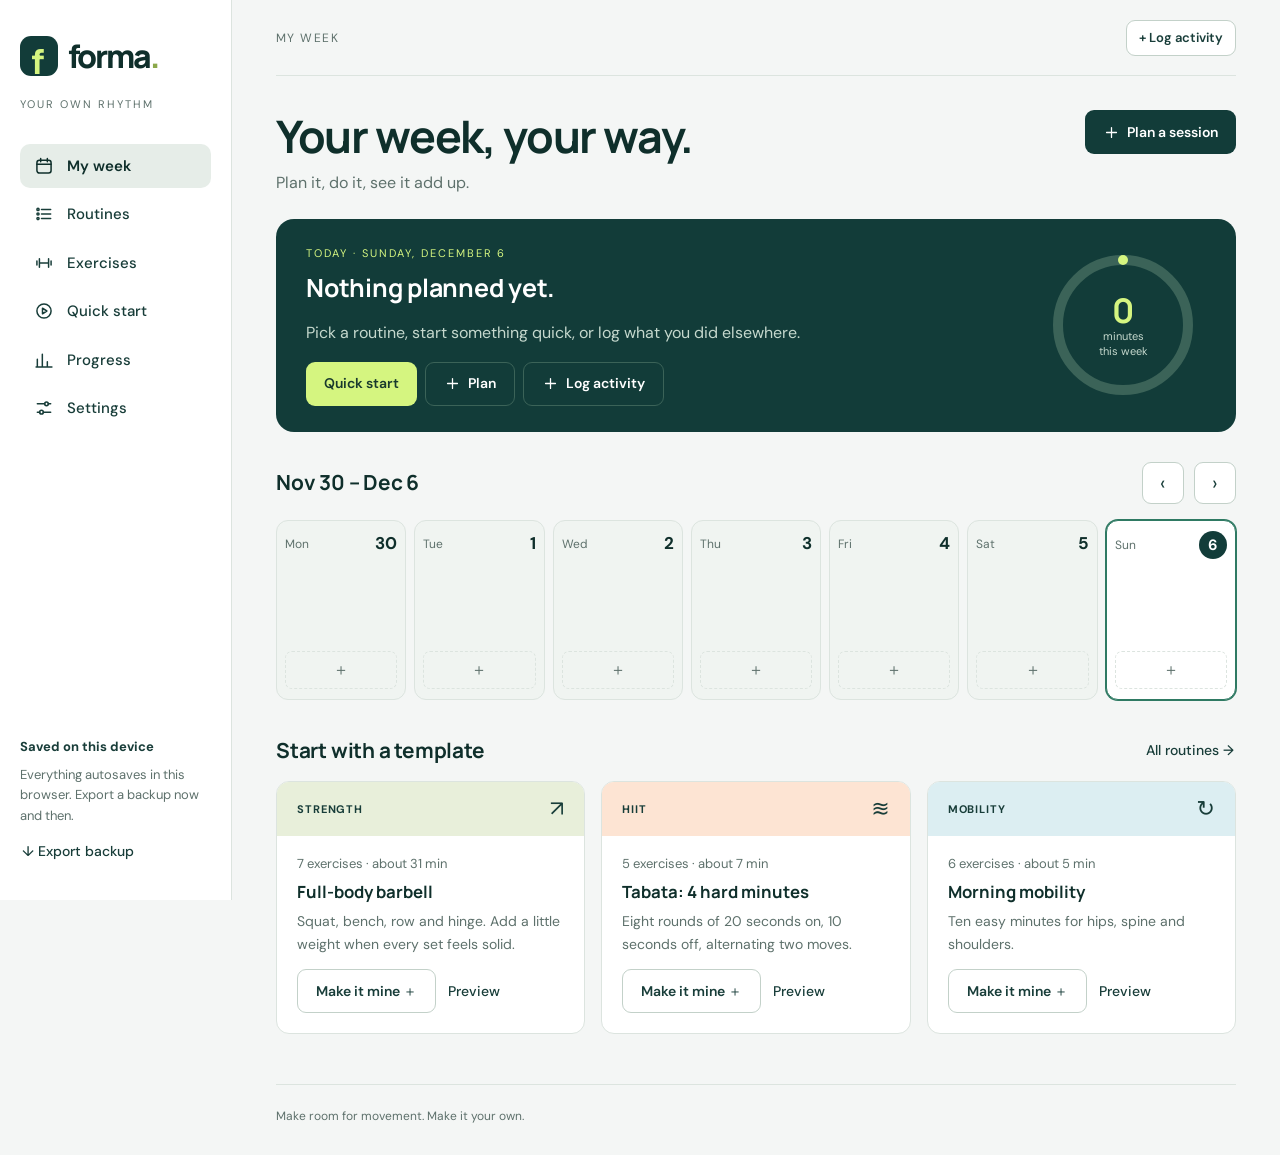
==== source/index.html @ e00c9a24 "Forma 0.4: installable offline workout planner Readable multi-file source, real set tracking, progre" ====
<!doctype html>
<html lang="en">
<head>
  <meta charset="UTF-8">
  <meta name="viewport" content="width=device-width, initial-scale=1, viewport-fit=cover">
  <meta name="theme-color" content="#123c39">
  <meta name="description" content="Plan, track and combine strength, cardio, yoga, mobility and meditation in one place.">
  <title>Forma · Your movement planner</title>
  <link rel="icon" href="data:image/svg+xml,%3Csvg xmlns=%22http://www.w3.org/2000/svg%22 viewBox=%220 0 512 512%22%3E%3Crect width=%22512%22 height=%22512%22 rx=%22112%22 fill=%22%23123c39%22/%3E%3Cg transform=%22translate(256 256) scale(1.0) translate(-256 -256)%22%3E%3Cg transform=%22translate(256 270) skewX(-9) translate(-256 -270)%22 fill=%22none%22 stroke=%22%23d5f580%22 stroke-width=%2258%22 stroke-linecap=%22round%22 stroke-linejoin=%22round%22%3E%3Cpath d=%22M318 142 C 296 118, 232 116, 224 176 L 224 384%22/%3E%3Cpath d=%22M162 244 H 296%22/%3E%3C/g%3E%3Ccircle cx=%22338%22 cy=%22370%22 r=%2230%22 fill=%22%238fbf4a%22/%3E%3C/g%3E%3C/svg%3E">
  <!-- Installable app (these only apply when Forma is served from a web address, not opened as a file). -->
  <link rel="manifest" href="manifest.webmanifest">
  <link rel="apple-touch-icon" href="icons/apple-touch-icon.png">
  <meta name="mobile-web-app-capable" content="yes">
  <meta name="apple-mobile-web-app-title" content="Forma">
  <!-- A personal app: ask search engines not to list it. -->
  <meta name="robots" content="noindex, nofollow">
  <!-- Web fonts load when online; offline the app falls back to system fonts. -->
  <link rel="preconnect" href="https://fonts.googleapis.com">
  <link rel="stylesheet" href="https://fonts.googleapis.com/css2?family=DM+Sans:wght@400;500;600;700&family=Manrope:wght@500;600;700;800&display=swap">
  <link rel="stylesheet" href="style.css">
  <script>
    // Apply the saved theme before first paint to avoid a flash.
    try {
      const saved = JSON.parse(localStorage.getItem('forma-v2') || '{}');
      const theme = saved.settings && saved.settings.theme;
      if (theme === 'light' || theme === 'dark') document.documentElement.setAttribute('data-theme', theme);
    } catch (e) { /* first visit or storage blocked */ }
  </script>
  <!-- Load order matters: data and helpers first, views next, wiring last. -->
  <script defer src="js/library.js"></script>
  <script defer src="js/util.js"></script>
  <script defer src="js/model.js"></script>
  <script defer src="js/store.js"></script>
  <script defer src="js/stats.js"></script>
  <script defer src="js/ui.js"></script>
  <script defer src="js/views/week.js"></script>
  <script defer src="js/views/routines.js"></script>
  <script defer src="js/views/exercises.js"></script>
  <script defer src="js/views/quick.js"></script>
  <script defer src="js/views/progress.js"></script>
  <script defer src="js/views/settings.js"></script>
  <script defer src="js/player.js"></script>
  <script defer src="js/pwa.js"></script>
  <script defer src="js/main.js"></script>
</head>
<body>
  <aside class="sidebar">
    <a class="brand" href="#week" data-view="week"><span class="mark">f</span><span class="brand-word">forma</span><span class="brand-dot">.</span></a>
    <p class="eyebrow">YOUR OWN RHYTHM</p>
    <nav aria-label="Main navigation">
      <button data-view="week"><svg class="icon" viewBox="0 0 24 24" aria-hidden="true" fill="none" stroke="currentColor" stroke-width="1.8" stroke-linecap="round" stroke-linejoin="round"><rect x="3.5" y="5" width="17" height="15.5" rx="3"/><path d="M3.5 10h17M8 3v4M16 3v4"/></svg><span>My week</span></button>
      <button data-view="routines"><svg class="icon" viewBox="0 0 24 24" aria-hidden="true" fill="none" stroke="currentColor" stroke-width="1.8" stroke-linecap="round" stroke-linejoin="round"><path d="M9 6.5h11M9 12h11M9 17.5h11"/><circle cx="4.8" cy="6.5" r="1.3"/><circle cx="4.8" cy="12" r="1.3"/><circle cx="4.8" cy="17.5" r="1.3"/></svg><span>Routines</span></button>
      <button data-view="library"><svg class="icon" viewBox="0 0 24 24" aria-hidden="true" fill="none" stroke="currentColor" stroke-width="1.8" stroke-linecap="round" stroke-linejoin="round"><path d="M6.5 7v10M17.5 7v10M3.5 9.5v5M20.5 9.5v5M6.5 12h11"/></svg><span>Exercises</span></button>
      <button data-view="quick"><svg class="icon" viewBox="0 0 24 24" aria-hidden="true" fill="none" stroke="currentColor" stroke-width="1.8" stroke-linecap="round" stroke-linejoin="round"><circle cx="12" cy="12" r="8.5"/><path d="M10.2 8.6 15.4 12l-5.2 3.4z"/></svg><span>Quick start</span></button>
      <button data-view="progress"><svg class="icon" viewBox="0 0 24 24" aria-hidden="true" fill="none" stroke="currentColor" stroke-width="1.8" stroke-linecap="round" stroke-linejoin="round"><path d="M4 20V11M10 20V5M16 20v-6M2.5 20.5h19"/></svg><span>Progress</span></button>
      <button data-view="settings"><svg class="icon" viewBox="0 0 24 24" aria-hidden="true" fill="none" stroke="currentColor" stroke-width="1.8" stroke-linecap="round" stroke-linejoin="round"><path d="M4 7h9M17 7h3M4 17h3M11 17h9"/><circle cx="15" cy="7" r="2.2"/><circle cx="9" cy="17" r="2.2"/></svg><span>Settings</span></button>
    </nav>
    <div class="side-bottom">
      <div class="save-badge" data-save-status>Saved on this device</div>
      <p>Everything autosaves in this browser. Export a backup now and then.</p>
      <button class="text-btn" data-action="export">↓ Export backup</button>
    </div>
  </aside>
  <main>
    <header class="topbar">
      <span id="breadcrumb">MY WEEK</span>
      <button class="btn small light" data-action="log-activity">+ Log activity</button>
    </header>
    <div id="app"></div>
    <footer>Make room for movement. Make it your own.</footer>
  </main>
  <dialog id="modal"><div id="modal-content"></div></dialog>
  <dialog id="picker"><div id="picker-content"></div></dialog>
  <input type="file" accept="application/json,.json" id="backup-file" hidden>
  <div id="toast" role="status" aria-live="polite"></div>
  <div id="update-bar" role="status" hidden><span>A new version of Forma is ready.</span><button class="btn small lime" data-action="apply-update">Update now</button><button class="text-btn" data-action="dismiss-update">Later</button></div>
</body>
</html>
---- source/style.css ----
/* Forma — styles.
   Colours are tokens on :root so the dark theme only redefines them. */

/* ------------------------------------------------------------ tokens --- */
:root {
  color-scheme: light;
  --font: 'DM Sans', system-ui, -apple-system, 'Segoe UI', Roboto, sans-serif;
  --font-display: 'Manrope', 'DM Sans', system-ui, sans-serif;

  --bg: #f4f6f5;
  --surface: #ffffff;
  --surface-2: #f0f4f1;
  --surface-3: #e6ede8;
  --ink: #183d39;
  --ink-strong: #0f2f2b;
  --muted: #5e716c;
  --line: #dce4df;
  --line-strong: #c3d1c9;
  --accent: #123c39;
  --accent-ink: #ffffff;
  --lime: #d5f580;
  --lime-ink: #19392d;
  --focus: #2f7a63;
  --danger-bg: #fbe9e6;
  --danger: #963326;
  --good-bg: #e8f4e4;
  --good: #2c6e46;
  --warn-bg: #fdf1dc;
  --warn: #8a5a0b;
  --hero-bg: #123c39;
  --hero-ink: #ffffff;
  --hero-muted: #c5d8cd;
  --hero-line: #3b6358;
  --note-bg: #eef4ee;
  --note-ink: #4d665b;
  --shadow: 0 20px 70px rgba(9, 40, 32, .20);
  --backdrop: rgba(16, 43, 39, .45);

  --bm-base: #e5ece7; --bm-stroke: #b3c6bb; --bm-muscle: #c8d7ce;
  --bm-primary: #286d57; --bm-secondary: #a3c868; --bm-stretch: #5d88a3;

  /* Category tints (backgrounds) and dots (small identity marks). */
  --cat-strength: #e8efda;  --dot-strength: #5f8a2d;
  --cat-hiit: #fde4d3;      --dot-hiit: #d4692e;
  --cat-endurance: #ffe9ce; --dot-endurance: #c98a12;
  --cat-yoga: #ece7f6;      --dot-yoga: #7760b8;
  --cat-flexibility: #e1eef0; --dot-flexibility: #3f8a95;
  --cat-mobility: #dceef2;  --dot-mobility: #2f7ea1;
  --cat-warmup: #f6efd6;    --dot-warmup: #b0902a;
  --cat-balance: #f2e4f6;   --dot-balance: #a45bb4;
  --cat-meditation: #f7ead8; --dot-meditation: #b27a3a;
  --cat-advflex: #dff0ea;   --dot-advflex: #2e8a6a;
  --cat-sport: #e3ecf7;     --dot-sport: #3f6fb3;
  --cat-other: #eceff1;     --dot-other: #7b8a8f;

  /* Chart series (validated categorical order, light surface). */
  --s1: #2a78d6; --s2: #eb6834; --s3: #1baf7a; --s4: #eda100; --s5: #e87ba4;
  --grid: #e7ece9;
}

@media (prefers-color-scheme: dark) {
  :root:not([data-theme="light"]) {
    color-scheme: dark;
    --bg: #0e1614; --surface: #15201e; --surface-2: #1b2826; --surface-3: #23322f;
    --ink: #e2ebe7; --ink-strong: #f4f8f6; --muted: #9db1aa; --line: #26352f; --line-strong: #37493f;
    --accent: #cdef7a; --accent-ink: #10231f; --lime: #cdef7a; --lime-ink: #10231f; --focus: #9bd37a;
    --danger-bg: #3a1f1b; --danger: #f2a293; --good-bg: #1d3325; --good: #9fd8a9; --warn-bg: #3a2e17; --warn: #f0c877;
    --hero-bg: #17302b; --hero-ink: #f4f8f6; --hero-muted: #a9c3b8; --hero-line: #2f4d45;
    --note-bg: #1b2826; --note-ink: #adc2ba; --shadow: 0 20px 70px rgba(0, 0, 0, .55); --backdrop: rgba(0, 0, 0, .6);
    --bm-base: #22312d; --bm-stroke: #3d544b; --bm-muscle: #2f423c; --bm-primary: #7fcf9f; --bm-secondary: #c2e07a; --bm-stretch: #7fb3d6;
    --cat-strength: #25301d; --cat-hiit: #3a261a; --cat-endurance: #382b17; --cat-yoga: #2a2538; --cat-flexibility: #1e3134;
    --cat-mobility: #1c2e37; --cat-warmup: #332d18; --cat-balance: #33243a; --cat-meditation: #372b1e; --cat-advflex: #1b3129;
    --cat-sport: #1e2838; --cat-other: #262c2e;
    --dot-strength: #9cc56a; --dot-hiit: #f0925e; --dot-endurance: #e5b04b; --dot-yoga: #ab98e6; --dot-flexibility: #6fbfca;
    --dot-mobility: #67b2d6; --dot-warmup: #d8bd61; --dot-balance: #cf8fdd; --dot-meditation: #d9a468; --dot-advflex: #5fc39c;
    --dot-sport: #7ea6e3; --dot-other: #9aa9ae;
    --s1: #3987e5; --s2: #d95926; --s3: #199e70; --s4: #c98500; --s5: #d55181;
    --grid: #22302c;
  }
}
:root[data-theme="dark"] {
  color-scheme: dark;
  --bg: #0e1614; --surface: #15201e; --surface-2: #1b2826; --surface-3: #23322f;
  --ink: #e2ebe7; --ink-strong: #f4f8f6; --muted: #9db1aa; --line: #26352f; --line-strong: #37493f;
  --accent: #cdef7a; --accent-ink: #10231f; --lime: #cdef7a; --lime-ink: #10231f; --focus: #9bd37a;
  --danger-bg: #3a1f1b; --danger: #f2a293; --good-bg: #1d3325; --good: #9fd8a9; --warn-bg: #3a2e17; --warn: #f0c877;
  --hero-bg: #17302b; --hero-ink: #f4f8f6; --hero-muted: #a9c3b8; --hero-line: #2f4d45;
  --note-bg: #1b2826; --note-ink: #adc2ba; --shadow: 0 20px 70px rgba(0, 0, 0, .55); --backdrop: rgba(0, 0, 0, .6);
  --bm-base: #22312d; --bm-stroke: #3d544b; --bm-muscle: #2f423c; --bm-primary: #7fcf9f; --bm-secondary: #c2e07a; --bm-stretch: #7fb3d6;
  --cat-strength: #25301d; --cat-hiit: #3a261a; --cat-endurance: #382b17; --cat-yoga: #2a2538; --cat-flexibility: #1e3134;
  --cat-mobility: #1c2e37; --cat-warmup: #332d18; --cat-balance: #33243a; --cat-meditation: #372b1e; --cat-advflex: #1b3129;
  --cat-sport: #1e2838; --cat-other: #262c2e;
  --dot-strength: #9cc56a; --dot-hiit: #f0925e; --dot-endurance: #e5b04b; --dot-yoga: #ab98e6; --dot-flexibility: #6fbfca;
  --dot-mobility: #67b2d6; --dot-warmup: #d8bd61; --dot-balance: #cf8fdd; --dot-meditation: #d9a468; --dot-advflex: #5fc39c;
  --dot-sport: #7ea6e3; --dot-other: #9aa9ae;
  --s1: #3987e5; --s2: #d95926; --s3: #199e70; --s4: #c98500; --s5: #d55181;
  --grid: #22302c;
}

/* -------------------------------------------------------------- base --- */
*, *::before, *::after { box-sizing: border-box; }
html { font-family: var(--font); color: var(--ink); background: var(--bg); font-synthesis: none; -webkit-text-size-adjust: 100%; }
body { margin: 0; background: var(--bg); color: var(--ink); line-height: 1.5; }
button, input, select, textarea { font: inherit; color: inherit; }
button { cursor: pointer; border: 0; background: none; }
button:disabled { opacity: .4; cursor: not-allowed; }
:focus-visible { outline: 2px solid var(--focus); outline-offset: 3px; }
a { color: inherit; }
h1, h2, h3, p { margin-top: 0; }
h1, h2, h3 { font-family: var(--font-display); color: var(--ink-strong); }
h1 { font-size: clamp(1.9rem, 3.6vw, 2.8rem); line-height: 1.15; letter-spacing: -.03em; margin-bottom: 8px; }
h2 { font-size: 1.3rem; letter-spacing: -.01em; }
h3 { font-size: 1.05rem; }
p { line-height: 1.6; }
table { border-collapse: collapse; width: 100%; }
fieldset { border: 0; padding: 0; margin: 0 0 17px; min-width: 0; }
legend { font-size: 14px; font-weight: 600; margin-bottom: 8px; padding: 0; }
.icon { width: 20px; height: 20px; flex-shrink: 0; }
.muted { color: var(--muted); }
.small { font-size: 13px; line-height: 1.5; }
.center { text-align: center; justify-content: center; }
.warning { color: var(--danger); }

/* ----------------------------------------------------------- layout --- */
.sidebar {
  position: fixed; inset: 0 auto 0 0; width: 232px; z-index: 3;
  background: var(--surface); border-right: 1px solid var(--line);
  padding: 32px 20px; display: flex; flex-direction: column; overflow-y: auto;
}
.brand { font-family: var(--font-display); font-weight: 800; font-size: 32px; letter-spacing: -.06em; text-decoration: none; display: flex; align-items: center; gap: 10px; color: var(--ink-strong); }
.mark { display: inline-grid; place-items: center; background: #123c39; color: #d5f580; border-radius: 11px; width: 38px; height: 40px; font-size: 34px; font-style: italic; padding-right: 4px; letter-spacing: 0; }
.brand-dot { color: #8ba84a; margin-left: -10px; }
.eyebrow { font-size: 11px; letter-spacing: .18em; margin: 16px 0 30px; color: var(--muted); }
nav { display: grid; gap: 4px; }
nav button { display: flex; align-items: center; gap: 13px; text-align: left; border-radius: 10px; padding: 11px 14px; font-size: 15px; font-weight: 500; color: var(--ink); }
nav button:hover { background: var(--surface-2); }
nav button.active { background: var(--surface-3); color: var(--ink-strong); font-weight: 600; }
.side-bottom { margin-top: auto; padding-top: 30px; }
.side-bottom p { font-size: 13px; color: var(--muted); margin: 8px 0; }
.save-badge { font-size: 13px; font-weight: 700; }
.save-badge.bad, [data-save-status].bad { color: var(--danger); }

main { margin-left: 232px; padding: 0 44px; max-width: 1640px; }
.topbar { height: 76px; border-bottom: 1px solid var(--line); display: flex; justify-content: space-between; align-items: center; gap: 12px; font-size: 12px; letter-spacing: .12em; color: var(--muted); }
#app { padding: 34px 0 20px; min-height: 78vh; }
footer { border-top: 1px solid var(--line); padding: 22px 0 30px; margin-top: 30px; color: var(--muted); font-size: 12px; }

/* ------------------------------------------------------- components --- */
.btn {
  display: inline-flex; align-items: center; justify-content: center; gap: 7px;
  min-height: 44px; padding: 10px 18px; border-radius: 9px;
  background: var(--accent); color: var(--accent-ink); font-weight: 600; font-size: 14px; text-decoration: none; white-space: nowrap;
}
.btn:hover { filter: brightness(1.1); }
.btn .icon { width: 17px; height: 17px; }
.btn.light { background: var(--surface); color: var(--ink); border: 1px solid var(--line-strong); }
.btn.light:hover { background: var(--surface-2); filter: none; }
.btn.lime { background: var(--lime); color: var(--lime-ink); }
.btn.danger { background: var(--danger-bg); color: var(--danger); }
.btn.small { min-height: 36px; padding: 6px 12px; font-size: 13px; }
.btn.on-dark { background: transparent; color: var(--hero-ink); border: 1px solid var(--hero-line); }
.btn.on-dark:hover { background: rgba(255, 255, 255, .06); }
.text-btn { padding: 6px 2px; font-size: 14px; font-weight: 500; text-align: left; }
.text-btn:hover, .link:hover { text-decoration: underline; }
.link { padding: 0; text-decoration: underline; font-size: inherit; }
.icon-btn { background: var(--surface); border: 1px solid var(--line-strong); border-radius: 9px; width: 42px; height: 42px; font-size: 20px; }
.row { display: flex; align-items: center; gap: 10px; flex-wrap: wrap; }
.spread { justify-content: space-between; }
.stack { display: grid; gap: 10px; justify-items: start; margin: 12px 0; }
.pill { display: inline-block; border: 1px solid var(--line); padding: 3px 9px; border-radius: 20px; font-size: 12px; color: var(--muted); background: var(--surface); white-space: nowrap; }
.pill.warn { color: var(--warn); background: var(--warn-bg); border-color: transparent; }
.category { font-size: 11px; font-weight: 700; letter-spacing: .08em; text-transform: uppercase; }
.label { font-size: 13px; font-weight: 600; margin: 16px 0 8px; }
.chips { display: flex; gap: 8px; flex-wrap: wrap; margin: 14px 0; }
.chip { border: 1px solid var(--line-strong); background: var(--surface); border-radius: 20px; padding: 7px 13px; font-size: 13px; font-weight: 500; }
.chip:hover { background: var(--surface-2); }
.chip.on { background: var(--accent); border-color: var(--accent); color: var(--accent-ink); }
.note { background: var(--note-bg); color: var(--note-ink); padding: 12px 16px; border-radius: 9px; font-size: 13px; margin: 16px 0; }
.note.warning { background: var(--danger-bg); color: var(--danger); }
.note.good { background: var(--good-bg); color: var(--good); }
.note.good .icon { width: 16px; height: 16px; vertical-align: -3px; }
.note ul { margin: 6px 0 0; padding-left: 18px; }
.empty { padding: 34px 20px; text-align: center; border: 1px dashed var(--line-strong); border-radius: 13px; margin: 18px 0; }
.empty h3 { margin-bottom: 6px; }
.heading { display: flex; justify-content: space-between; gap: 20px; align-items: flex-start; margin-bottom: 24px; }
.heading p { margin: 0; }
.heading-actions { display: flex; gap: 10px; flex-shrink: 0; }
.section-head { margin: 34px 0 14px; display: flex; align-items: center; justify-content: space-between; gap: 15px; }
.section-head.first { margin-top: 0; }
.section-head h2, .section-head h3 { margin: 0; }
.panel { background: var(--surface); border: 1px solid var(--line); border-radius: 14px; padding: 22px; margin-bottom: 18px; min-width: 0; }
.panel h2 { margin-bottom: 8px; }
.panel-head { display: flex; justify-content: space-between; align-items: baseline; gap: 12px; margin-bottom: 8px; flex-wrap: wrap; }
.panel-head h2 { margin: 0; }
.dot { width: 10px; height: 10px; border-radius: 50%; flex-shrink: 0; background: var(--dot-other); }

/* Category tints for bands and calendar events; dots use the stronger shade. */
.cat-strength { --tint: var(--cat-strength); --dotc: var(--dot-strength); }
.cat-hiit { --tint: var(--cat-hiit); --dotc: var(--dot-hiit); }
.cat-endurance { --tint: var(--cat-endurance); --dotc: var(--dot-endurance); }
.cat-yoga { --tint: var(--cat-yoga); --dotc: var(--dot-yoga); }
.cat-flexibility { --tint: var(--cat-flexibility); --dotc: var(--dot-flexibility); }
.cat-mobility { --tint: var(--cat-mobility); --dotc: var(--dot-mobility); }
.cat-warmup { --tint: var(--cat-warmup); --dotc: var(--dot-warmup); }
.cat-balance { --tint: var(--cat-balance); --dotc: var(--dot-balance); }
.cat-meditation { --tint: var(--cat-meditation); --dotc: var(--dot-meditation); }
.cat-advflex { --tint: var(--cat-advflex); --dotc: var(--dot-advflex); }
.cat-sport { --tint: var(--cat-sport); --dotc: var(--dot-sport); }
.cat-other { --tint: var(--cat-other); --dotc: var(--dot-other); }
.dot[class*="cat-"] { background: var(--dotc); }

/* ------------------------------------------------------------ forms --- */
input, select, textarea {
  width: 100%; min-height: 44px; padding: 10px 12px;
  background: var(--surface); color: var(--ink); border: 1px solid var(--line-strong); border-radius: 8px;
}
input[type="checkbox"], input[type="radio"] { width: auto; min-height: 0; accent-color: var(--focus); }
textarea { resize: vertical; min-height: 88px; }
label { display: block; font-size: 14px; font-weight: 500; margin-bottom: 6px; }
.field { margin-bottom: 16px; }
.field small, .field > .muted { display: block; font-size: 12px; color: var(--muted); margin-top: 6px; }
.form-grid { display: grid; grid-template-columns: 1fr 1fr; gap: 14px; }
.form-grid.three { grid-template-columns: repeat(3, minmax(0, 1fr)); }
.form-grid.wide-first { grid-template-columns: 2fr 1fr; }
.form-grid .field { margin-bottom: 14px; }
.checkrow { display: flex; align-items: center; gap: 9px; font-size: 14px; margin: 10px 0; }
.checkrow input { width: 18px; height: 18px; }
.checks { display: flex; gap: 6px 16px; flex-wrap: wrap; }
.checks .checkrow { margin: 4px 0; }
.effort { display: flex; gap: 5px; flex-wrap: wrap; margin-bottom: 4px; }
.effort label { margin: 0; }
.effort input { position: absolute; opacity: 0; pointer-events: none; }
.effort span { display: grid; place-items: center; width: 36px; height: 36px; border-radius: 8px; border: 1px solid var(--line-strong); font-size: 14px; cursor: pointer; background: var(--surface); }
.effort input:checked + span { background: var(--accent); color: var(--accent-ink); border-color: var(--accent); }
.effort input:focus-visible + span { outline: 2px solid var(--focus); outline-offset: 2px; }
.weekday-picker { display: flex; gap: 6px; flex-wrap: wrap; margin-bottom: 14px; }
.weekday { margin: 0; }
.weekday input { position: absolute; opacity: 0; pointer-events: none; }
.weekday span { display: grid; place-items: center; min-width: 46px; height: 38px; padding: 0 8px; border-radius: 8px; border: 1px solid var(--line-strong); font-size: 13px; cursor: pointer; }
.weekday input:checked + span { background: var(--accent); color: var(--accent-ink); border-color: var(--accent); }
.weekday input:focus-visible + span { outline: 2px solid var(--focus); outline-offset: 2px; }
.segmented { display: inline-flex; flex-wrap: wrap; border: 1px solid var(--line-strong); border-radius: 10px; padding: 3px; gap: 3px; }
.seg-option { margin: 0; }
.seg-option input { position: absolute; opacity: 0; pointer-events: none; }
.seg-option span { display: block; padding: 7px 13px; border-radius: 7px; font-size: 13px; cursor: pointer; }
.seg-option input:checked + span { background: var(--accent); color: var(--accent-ink); }
.seg-option input:focus-visible + span { outline: 2px solid var(--focus); }
.toggle-row { display: flex; justify-content: space-between; align-items: center; gap: 14px; padding: 12px 0; border-bottom: 1px solid var(--line); margin: 0; font-weight: 400; }
.toggle-row strong { display: block; font-weight: 600; font-size: 14px; }
.toggle-row small { color: var(--muted); font-size: 12px; }
.switch { appearance: none; -webkit-appearance: none; width: 44px !important; height: 26px; min-height: 26px; border-radius: 13px; background: var(--line-strong); position: relative; cursor: pointer; border: 0; padding: 0; flex-shrink: 0; transition: background .15s; }
.switch::after { content: ''; position: absolute; top: 3px; left: 3px; width: 20px; height: 20px; border-radius: 50%; background: #fff; transition: transform .15s; }
.switch:checked { background: var(--focus); }
.switch:checked::after { transform: translateX(18px); }
.inline-field { margin-top: 16px; }
.inline-field input { max-width: 140px; }
.gear-grid { display: flex; flex-wrap: wrap; gap: 8px; margin: 12px 0; }
.gear-chip { margin: 0; }
.gear-chip input { position: absolute; opacity: 0; pointer-events: none; }
.gear-chip span { display: block; padding: 8px 13px; border: 1px solid var(--line-strong); border-radius: 20px; font-size: 13px; cursor: pointer; }
.gear-chip input:checked + span { background: var(--accent); color: var(--accent-ink); border-color: var(--accent); }
.gear-chip input:focus-visible + span { outline: 2px solid var(--focus); outline-offset: 2px; }

/* ---------------------------------------------------------- dialogs --- */
dialog {
  border: 1px solid var(--line); border-radius: 17px; padding: 0;
  width: min(720px, calc(100% - 24px)); max-height: 92dvh; overflow-y: auto;
  background: var(--surface); color: var(--ink); box-shadow: var(--shadow);
}
dialog.wide { width: min(900px, calc(100% - 24px)); }
dialog::backdrop { background: var(--backdrop); backdrop-filter: blur(3px); }
#picker { width: min(620px, calc(100% - 24px)); }
.modal-inner { padding: 26px; }
.modal-header { display: flex; justify-content: space-between; align-items: flex-start; margin-bottom: 18px; gap: 15px; }
.modal-header h2 { margin: 0 0 2px; }
.modal-header p { margin: 0; }
.close { background: var(--surface-2); border-radius: 50%; width: 36px; height: 36px; flex-shrink: 0; font-size: 22px; line-height: 1; }
.modal-actions { display: flex; justify-content: flex-end; gap: 10px; margin-top: 22px; flex-wrap: wrap; }
.modal-actions.spread { justify-content: space-between; }

/* -------------------------------------------------------------- week --- */
.hero { background: var(--hero-bg); color: var(--hero-ink); border-radius: 18px; padding: 26px 30px; display: grid; grid-template-columns: 1fr auto; gap: 24px; margin-bottom: 30px; align-items: center; }
.hero h2 { color: var(--hero-ink); font-size: 25px; margin: 6px 0 14px; }
.hero .eyebrow { color: var(--lime); margin: 0; }
.hero-sub { color: var(--hero-muted); margin-bottom: 16px; max-width: 520px; }
.today-list { display: grid; gap: 8px; margin-bottom: 16px; max-width: 640px; }
.today-item { display: flex; align-items: center; justify-content: space-between; gap: 12px; background: rgba(255, 255, 255, .06); border: 1px solid var(--hero-line); border-radius: 11px; padding: 10px 10px 10px 16px; }
.today-item strong { display: block; }
.today-item small { color: var(--hero-muted); }
.today-item.done strong { opacity: .85; }
.done-badge { display: inline-flex; align-items: center; gap: 5px; color: var(--lime); font-size: 13px; font-weight: 600; padding: 8px 10px; border-radius: 8px; }
.done-badge .icon { width: 16px; height: 16px; }
.done-badge:hover { background: rgba(255, 255, 255, .06); }
.hero-actions { gap: 8px; }
.hero-ring { position: relative; width: 150px; height: 150px; margin: 0 8px; }
.hero-ring svg { width: 100%; height: 100%; transform: rotate(-90deg); }
.ring-bg { fill: none; stroke: var(--hero-line); stroke-width: 8; }
.ring-fg { fill: none; stroke: var(--lime); stroke-width: 8; stroke-linecap: round; transition: stroke-dasharray .4s; }
.ring-label { position: absolute; inset: 0; display: grid; place-content: center; text-align: center; }
.ring-label strong { font-family: var(--font-display); font-size: 34px; color: var(--lime); line-height: 1.1; }
.ring-label span { font-size: 11px; color: var(--hero-muted); line-height: 1.35; }
.week-controls { margin: 0 0 16px; }
.week-controls h2 { margin: 0; }
.calendar { display: grid; grid-template-columns: repeat(7, minmax(0, 1fr)); gap: 8px; }
.day { border: 1px solid var(--line); border-radius: 12px; background: var(--surface); min-height: 180px; padding: 10px 8px; display: flex; flex-direction: column; gap: 6px; }
.day.past { background: var(--surface-2); }
.day.today { border-color: var(--focus); box-shadow: 0 0 0 1px var(--focus); background: var(--surface); }
.day-label { display: flex; align-items: center; justify-content: space-between; margin-bottom: 6px; font-size: 12px; color: var(--muted); }
.day-label strong { font-size: 17px; color: var(--ink-strong); }
.day.today .day-label strong { background: var(--accent); color: var(--accent-ink); border-radius: 50%; width: 28px; height: 28px; text-align: center; line-height: 28px; font-size: 15px; }
.event { width: 100%; text-align: left; padding: 8px 8px; background: var(--tint, var(--cat-other)); border-radius: 8px; line-height: 1.3; font-size: 12px; font-weight: 600; overflow-wrap: anywhere; border-left: 3px solid var(--dotc, var(--dot-other)); }
.event small { display: block; margin-top: 3px; font-size: 11px; font-weight: 400; color: var(--muted); }
.event.done { opacity: .78; }
.event.logged { background: transparent; border: 1px dashed var(--line-strong); border-left: 3px solid var(--dotc, var(--dot-other)); }
.event-check { width: 13px; height: 13px; vertical-align: -2px; margin-right: 3px; color: var(--good); stroke-width: 2.6; }
.add-day { margin-top: auto; color: var(--muted); width: 100%; padding: 6px 0; border: 1px dashed var(--line); border-radius: 7px; font-size: 16px; }
.add-day:hover { background: var(--surface-2); color: var(--ink); }
.cards { display: grid; grid-template-columns: repeat(3, minmax(0, 1fr)); gap: 16px; }
.card { background: var(--surface); border: 1px solid var(--line); border-radius: 13px; overflow: hidden; display: flex; flex-direction: column; }
.card-band { padding: 16px 20px; background: var(--tint, var(--cat-other)); display: flex; align-items: center; justify-content: space-between; }
.activity-symbol { font-size: 22px; line-height: 1; }
.card-content { padding: 18px 20px 20px; display: flex; flex-direction: column; flex: 1; }
.card h3 { margin: 6px 0 6px; }
.card p { font-size: 14px; }
.card-actions { margin-top: auto; }
.plan-preview { padding-left: 22px; margin: 14px 0; font-size: 14px; line-height: 1.8; }

/* ----------------------------------------------------------- editor --- */
.blocks { display: grid; gap: 10px; margin: 10px 0; }
.step { border: 1px solid var(--line); border-radius: 12px; padding: 12px 14px; background: var(--surface); }
.step-head { display: flex; align-items: center; gap: 10px; margin-bottom: 10px; }
.step-number { background: var(--surface-3); border-radius: 50%; height: 26px; width: 26px; text-align: center; line-height: 26px; font-size: 12px; font-weight: 600; flex-shrink: 0; }
.step-title { flex: 1; min-width: 0; }
.step-title strong { display: block; overflow-wrap: anywhere; }
.step-title small { color: var(--muted); font-size: 12px; }
.step-tools { display: flex; gap: 4px; flex-shrink: 0; }
.tiny { background: var(--surface-2); border-radius: 7px; min-width: 32px; height: 32px; font-size: 14px; }
.tiny:hover:not(:disabled) { background: var(--surface-3); }
.tiny.remove { color: var(--danger); background: var(--danger-bg); }
.step-main { display: flex; align-items: flex-end; gap: 10px; flex-wrap: wrap; }
.step-main label { font-size: 12px; color: var(--muted); margin: 0; width: 104px; }
.step-main label.grow { flex: 1; min-width: 150px; }
.step-main input, .step-fields input, .step-fields select { margin-top: 4px; min-height: 40px; padding: 7px 10px; font-size: 15px; color: var(--ink); }
.times { padding-bottom: 10px; color: var(--muted); }
details.more { margin-top: 10px; }
details.more summary, .how-to summary, .table-view summary { cursor: pointer; font-size: 13px; font-weight: 600; color: var(--muted); padding: 4px 0; width: fit-content; }
details.more[open] summary { margin-bottom: 8px; }
.step-fields { display: grid; grid-template-columns: repeat(3, minmax(0, 1fr)); gap: 10px; }
.step-fields label { font-size: 12px; color: var(--muted); margin: 0; }
.note-field { font-size: 12px; color: var(--muted); margin: 8px 0 0; }
.note-field input { margin-top: 4px; min-height: 40px; }
.rest-block { background: var(--surface-2); }
.repeat-group { background: var(--cat-strength); border-color: var(--line-strong); }
.repeat-group > .blocks > .step { background: var(--surface); }
.block-add { display: flex; gap: 8px; flex-wrap: wrap; margin: 12px 0 4px; }
.empty-seq { padding: 18px; border: 1px dashed var(--line-strong); border-radius: 12px; text-align: center; }
.routine-settings { margin: 0 0 8px; }

/* ----------------------------------------------------------- picker --- */
#picker-search { margin-bottom: 4px; }
.pick-list { display: grid; gap: 4px; max-height: 52dvh; overflow-y: auto; margin: 10px -6px; padding: 0 6px; }
.pick-row { display: flex; align-items: center; gap: 12px; text-align: left; padding: 10px 12px; border-radius: 10px; border: 1px solid transparent; width: 100%; }
.pick-row:hover { background: var(--surface-2); border-color: var(--line); }
.pick-text { flex: 1; min-width: 0; }
.pick-text strong { display: block; font-size: 14px; }
.pick-text small { color: var(--muted); font-size: 12px; }
.pick-add { font-size: 18px; color: var(--muted); width: 30px; height: 30px; display: grid; place-items: center; border-radius: 50%; background: var(--surface-2); }
.pick-row.added .pick-add { animation: added .7s; }
@keyframes added { 0% { background: var(--lime); color: var(--lime-ink); transform: scale(1.25); } 100% { background: var(--surface-2); transform: none; } }
.picker-foot { display: flex; align-items: center; justify-content: space-between; gap: 12px; border-top: 1px solid var(--line); padding-top: 14px; }

/* ---------------------------------------------------------- library --- */
.toolbar { display: flex; gap: 10px; flex-wrap: wrap; align-items: center; margin: 14px 0; }
.toolbar input[type="search"] { flex: 1; min-width: 180px; }
.toolbar select { width: auto; min-width: 150px; }
.toolbar .checkrow { margin: 0 6px; }
.exercise-grid { display: grid; grid-template-columns: repeat(3, minmax(0, 1fr)); gap: 12px; }
.exercise-card { padding: 16px; background: var(--surface); border: 1px solid var(--line); border-radius: 12px; text-align: left; display: flex; gap: 14px; align-items: center; }
.exercise-card:hover { border-color: var(--line-strong); background: var(--surface-2); }
.exercise-card h3 { margin: 3px 0; font-size: 15px; }
.exercise-card p { font-size: 12px; margin: 0; color: var(--muted); line-height: 1.45; }
.exercise-card .category { font-size: 10px; }
.gear-line { margin-top: 3px !important; }
.logged-mark { color: var(--good); font-weight: 600; }
.bodymap { width: 64px; height: 96px; flex-shrink: 0; }
.bodymap.large { width: 150px; height: 225px; }
.bodymap.session-map { width: 110px; height: 150px; display: block; margin: 12px auto 4px; }
.bodymap .base { fill: var(--bm-base); stroke: var(--bm-stroke); stroke-width: 1; }
.bodymap .muscle { fill: var(--bm-muscle); }
.bodymap .primary { fill: var(--bm-primary); }
.bodymap .secondary { fill: var(--bm-secondary); }
.bodymap .stretch { fill: var(--bm-stretch); }
.bodymap text { font: 8px sans-serif; fill: var(--muted); }
.legend { font-size: 12px; display: flex; gap: 14px; justify-content: center; margin-top: 8px; }
.swatch { display: inline-block; width: 9px; height: 9px; border-radius: 3px; margin-right: 5px; background: var(--bm-primary); }
.swatch.secondary { background: var(--bm-secondary); }
.swatch.stretch { background: var(--bm-stretch); }
.detail-grid { display: grid; grid-template-columns: 190px 1fr; gap: 24px; }
.detail-grid h3 { margin: 16px 0 4px; }
.anatomy { text-align: center; background: var(--surface-2); padding: 14px; border-radius: 12px; align-self: start; }
.instructions { line-height: 1.65; padding-left: 20px; font-size: 15px; }
.instructions li { margin-bottom: 8px; }
.illustration { max-width: 100%; max-height: 260px; object-fit: contain; border-radius: 8px; }
.your-history { margin-top: 18px; padding: 16px; background: var(--surface-2); border-radius: 12px; }
.your-history h3 { margin-bottom: 4px; }
.sparkline { display: block; margin: 8px 0; max-width: 100%; }
.sparkline path { fill: none; stroke: var(--s1); stroke-width: 2; stroke-linecap: round; stroke-linejoin: round; }
.sparkline circle { fill: var(--s1); stroke: var(--surface-2); stroke-width: 2; }
.history-mini { list-style: none; padding: 0; margin: 8px 0 0; font-size: 14px; }
.history-mini li { display: flex; gap: 14px; padding: 5px 0; border-top: 1px solid var(--line); }
.history-mini li span:first-child { color: var(--muted); width: 64px; flex-shrink: 0; }
.related-title { margin-top: 20px; }

/* ------------------------------------------------------ quick start --- */
.quick-grid { display: grid; grid-template-columns: repeat(2, minmax(0, 1fr)); gap: 16px; }
.quick-grid .panel { margin: 0; }
.quick-grid .panel .category { color: var(--muted); }
.quick-grid .panel h2 { margin: 6px 0 4px; }
.recent-list { display: grid; gap: 8px; margin-bottom: 26px; }
.recent-item { display: flex; align-items: center; gap: 12px; background: var(--surface); border: 1px solid var(--line); border-radius: 12px; padding: 10px 10px 10px 16px; }
.recent-item > div { flex: 1; min-width: 0; }
.recent-item strong { display: block; }
.recent-item small { color: var(--muted); }

/* --------------------------------------------------------- progress --- */
.stats { display: grid; grid-template-columns: repeat(4, minmax(0, 1fr)); gap: 12px; margin-bottom: 18px; }
.stats.compact { grid-template-columns: repeat(auto-fit, minmax(120px, 1fr)); }
.stat { background: var(--surface); border: 1px solid var(--line); border-radius: 13px; padding: 16px 18px; display: flex; flex-direction: column; gap: 2px; }
.stat-label { font-size: 13px; color: var(--muted); }
.stat-value { font-family: var(--font); font-size: 32px; font-weight: 600; color: var(--ink-strong); line-height: 1.2; }
.small-stat .stat-value { font-size: 22px; }
.stat-sub { font-size: 12px; color: var(--muted); }
.legend-row { display: flex; flex-wrap: wrap; gap: 6px 16px; margin: 6px 0 10px; font-size: 13px; color: var(--muted); }
.legend-item { display: inline-flex; align-items: center; gap: 6px; }
.key { display: inline-block; width: 10px; height: 10px; border-radius: 3px; }
.key.s1, .seg.s1 { background: var(--s1); fill: var(--s1); }
.key.s2, .seg.s2 { background: var(--s2); fill: var(--s2); }
.key.s3, .seg.s3 { background: var(--s3); fill: var(--s3); }
.key.s4, .seg.s4 { background: var(--s4); fill: var(--s4); }
.key.s5, .seg.s5 { background: var(--s5); fill: var(--s5); }
.chart-wrap { position: relative; }
.chart { width: 100%; height: auto; display: block; overflow: visible; }
.chart .grid { stroke: var(--grid); stroke-width: 1; }
.chart .axis { stroke: var(--line-strong); stroke-width: 1; }
.chart .tick { fill: var(--muted); font-size: 11px; font-family: var(--font); }
.chart .bar-value { fill: var(--ink); font-size: 12px; font-weight: 600; font-family: var(--font); }
.chart .hit { fill: transparent; }
.chart .col { cursor: default; outline: none; }
.chart .col .seg { transition: opacity .15s; }
.chart .col.dim .seg { opacity: .35; }
.chart .col:focus-visible .hit { stroke: var(--focus); stroke-width: 2; }
.chart-tip { position: absolute; top: 0; transform: translateX(-50%); background: var(--surface); border: 1px solid var(--line-strong); border-radius: 9px; padding: 9px 12px; font-size: 12px; box-shadow: 0 8px 30px rgba(0, 0, 0, .12); pointer-events: none; display: grid; gap: 2px; min-width: 160px; z-index: 2; }
.chart-tip[hidden] { display: none; }
.chart-tip span { display: flex; align-items: center; gap: 6px; color: var(--muted); }
.table-view { margin-top: 10px; }
.table-scroll { overflow-x: auto; }
.table-view table, table.records, table.sets { font-size: 13px; }
th { text-align: left; font-weight: 600; color: var(--muted); font-size: 12px; padding: 8px 10px; border-bottom: 1px solid var(--line); white-space: nowrap; }
td { padding: 9px 10px; border-bottom: 1px solid var(--line); vertical-align: top; }
td small { display: block; font-size: 12px; }
tr.clickable { cursor: pointer; }
tr.clickable:hover td { background: var(--surface-2); }
.history-section { margin-top: 10px; }
.month { font-size: 13px; letter-spacing: .06em; text-transform: uppercase; color: var(--muted); margin: 20px 0 8px; font-family: var(--font); }
.history-list { display: grid; gap: 6px; margin-bottom: 14px; }
.history-row { display: flex; align-items: center; gap: 14px; background: var(--surface); border: 1px solid var(--line); padding: 13px 16px; border-radius: 11px; text-align: left; width: 100%; }
.history-row:hover { background: var(--surface-2); }
.history-main { flex: 1; min-width: 0; }
.history-main strong { display: block; }
.history-main small { color: var(--muted); font-size: 12px; }
.history-kind { font-size: 12px; color: var(--muted); white-space: nowrap; }
.entry-note { background: var(--surface-2); border-radius: 10px; padding: 12px 14px; white-space: pre-wrap; }

/* --------------------------------------------------------- settings --- */
.settings-grid { display: grid; grid-template-columns: repeat(2, minmax(0, 1fr)); gap: 16px; }
.settings-grid .panel { margin: 0; }
.span-2 { grid-column: span 2; }

/* ----------------------------------------------------------- player --- */
.session { max-width: 720px; margin: 0 auto; text-align: center; }
.session-top { display: flex; justify-content: space-between; align-items: center; gap: 10px; }
.progress { height: 5px; background: var(--surface-3); border-radius: 5px; margin: 12px 0 18px; overflow: hidden; }
.progress span { display: block; height: 100%; background: var(--focus); transition: width .25s; }
.session-name { color: var(--muted); margin-bottom: 12px; }
.session-card { padding: 24px 26px; background: var(--surface); border: 1px solid var(--line); border-radius: 18px; }
.session-card.is-pause { background: var(--surface-2); }
.session-title { font-size: clamp(1.6rem, 4vw, 2.1rem); margin: 10px 0 4px; }
.side-label { font-size: 19px; font-weight: 700; color: var(--good); margin: 0; }
.timer { font-family: var(--font-display); font-weight: 600; font-size: clamp(4rem, 13vw, 6.2rem); letter-spacing: -.04em; margin: 4px 0; line-height: 1.1; font-variant-numeric: tabular-nums; color: var(--ink-strong); }
.step-bar { height: 4px; background: var(--surface-3); border-radius: 4px; max-width: 280px; margin: 0 auto 14px; overflow: hidden; }
.step-bar span { display: block; height: 100%; background: var(--lime); border-radius: 4px; }
.is-pause .step-bar span { background: var(--focus); }
.big-target { display: flex; align-items: baseline; justify-content: center; gap: 10px; margin: 8px 0 0; }
.big-target strong { font-family: var(--font-display); font-size: clamp(4rem, 12vw, 5.6rem); line-height: 1; color: var(--ink-strong); letter-spacing: -.04em; }
.big-target span { font-size: 18px; color: var(--muted); }
.set-clock { margin: 4px 0 12px; font-variant-numeric: tabular-nums; }
.target-line { margin: 10px 0 0; color: var(--muted); font-weight: 600; }
.log-row { display: flex; justify-content: center; gap: 14px; flex-wrap: wrap; margin: 6px 0 16px; }
.log-field { display: grid; gap: 6px; justify-items: center; }
.log-field > span { font-size: 12px; color: var(--muted); font-weight: 600; }
.stepper { display: flex; align-items: stretch; border: 1px solid var(--line-strong); border-radius: 11px; overflow: hidden; background: var(--surface); }
.stepper button { width: 46px; font-size: 22px; background: var(--surface-2); }
.stepper button:hover { background: var(--surface-3); }
.stepper input { width: 86px; border: 0; border-radius: 0; text-align: center; font-size: 20px; font-weight: 600; min-height: 50px; -moz-appearance: textfield; }
.stepper input::-webkit-outer-spin-button, .stepper input::-webkit-inner-spin-button { -webkit-appearance: none; margin: 0; }
.step-note { font-style: italic; color: var(--muted); }
.player-controls { display: flex; align-items: center; justify-content: center; gap: 10px; flex-wrap: wrap; margin: 12px 0 6px; }
.player-controls .btn { min-height: 52px; padding: 12px 22px; font-size: 16px; }
.round-btn { width: 52px; height: 52px; border-radius: 50%; background: var(--surface-2); border: 1px solid var(--line); font-size: 26px; line-height: 1; color: var(--ink); }
.round-btn:hover:not(:disabled) { background: var(--surface-3); }
.main-toggle { min-width: 110px; }
.last-time { font-size: 13px; color: var(--muted); margin: 10px 0 0; }
.last-time strong { color: var(--ink); }
.how-to { text-align: left; margin-top: 18px; border-top: 1px solid var(--line); padding-top: 10px; }
.how-to .instructions { margin: 10px 0 0; }
.up-next { margin-bottom: 0; }
.session-help { margin-top: 14px; }
.breath { width: 160px; height: 160px; background: var(--good-bg); border: 18px solid var(--surface-2); border-radius: 50%; margin: 20px auto; display: grid; place-content: center; color: var(--good); font-weight: 600; padding: 10px; }
.breath.running { animation: breathe 10s ease-in-out infinite; }
@keyframes breathe { 50% { transform: scale(1.1); } }
.prepare-next { display: grid; gap: 4px; justify-items: center; background: var(--surface); border: 1px solid var(--line); border-radius: 16px; padding: 18px; margin: 18px auto; max-width: 320px; }
.prepare-next strong { font-size: 19px; }
.pacer { position: relative; width: 220px; height: 220px; margin: 16px auto 6px; display: grid; place-items: center; }
.pacer::before { content: ''; position: absolute; inset: 0; border-radius: 50%; border: 2px dashed var(--line-strong); }
.pacer-circle { position: absolute; inset: 0; border-radius: 50%; background: radial-gradient(circle at 50% 40%, var(--lime), var(--bm-secondary)); opacity: .85; transform: scale(.5); transition: transform .25s linear; }
.pacer-text { position: relative; display: grid; gap: 2px; color: var(--lime-ink); }
.pacer-text strong { font-size: 18px; }
.pacer-text span { font-size: 28px; font-weight: 700; font-variant-numeric: tabular-nums; min-height: 1em; }
body.in-session .topbar .btn { display: none; }

/* ------------------------------------------------------------ toast --- */
#toast { position: fixed; bottom: 26px; left: 50%; transform: translate(-50%, 20px); opacity: 0; pointer-events: none; padding: 12px 20px; border-radius: 10px; background: #153e32; color: #fff; box-shadow: 0 6px 30px rgba(0, 0, 0, .2); z-index: 20; max-width: min(90%, 480px); font-size: 14px; transition: opacity .2s, transform .2s; }
#toast.show { opacity: 1; transform: translate(-50%, 0); }

/* ------------------------------------------------------- responsive --- */
@media (min-width: 1500px) { main { padding: 0 60px; } }
@media (max-width: 1180px) {
  .sidebar { width: 200px; padding: 26px 14px; }
  main { margin-left: 200px; padding: 0 26px; }
  .calendar { gap: 5px; }
  .day { padding: 8px 6px; }
  .exercise-grid { grid-template-columns: repeat(2, minmax(0, 1fr)); }
  .stats { grid-template-columns: repeat(2, minmax(0, 1fr)); }
}
@media (max-width: 900px) {
  .sidebar { width: 72px; padding: 22px 10px; align-items: center; }
  .brand-word, .brand-dot, .sidebar .eyebrow, .sidebar nav span, .side-bottom { display: none; }
  .sidebar nav { margin-top: 30px; }
  .sidebar nav button { padding: 12px; justify-content: center; }
  main { margin-left: 72px; padding: 0 20px; }
  .calendar { grid-template-columns: repeat(4, minmax(0, 1fr)); }
  .cards { grid-template-columns: repeat(2, minmax(0, 1fr)); }
  .quick-grid, .settings-grid { grid-template-columns: 1fr; }
  .span-2 { grid-column: auto; }
  .hero-ring { width: 120px; height: 120px; margin: 0; }
  .ring-label strong { font-size: 28px; }
}
@media (max-width: 640px) {
  .sidebar {
    inset: auto 0 0; width: 100%; height: calc(64px + env(safe-area-inset-bottom)); padding: 4px 4px env(safe-area-inset-bottom);
    border-top: 1px solid var(--line); border-right: 0; background: color-mix(in srgb, var(--surface) 94%, transparent); backdrop-filter: blur(10px);
    flex-direction: row; overflow: visible;
  }
  .brand { display: none; }
  .sidebar nav { display: flex; justify-content: space-around; margin: 0; gap: 0; width: 100%; }
  .sidebar nav button { flex-direction: column; gap: 3px; padding: 7px 2px; border-radius: 8px; flex: 1; min-width: 0; }
  .sidebar nav span { display: block; font-size: 10px; white-space: nowrap; }
  body.in-session .sidebar { display: none; }
  main { margin: 0; padding: 0 16px calc(76px + env(safe-area-inset-bottom)); }
  body.in-session main { padding-bottom: 24px; }
  .topbar { height: 58px; font-size: 11px; }
  #app { padding-top: 22px; }
  .heading { flex-direction: column; gap: 12px; margin-bottom: 18px; }
  .heading h1 { font-size: 29px; }
  .heading p { font-size: 14px; }
  .hero { padding: 22px 18px; grid-template-columns: 1fr; gap: 6px; }
  .hero h2 { font-size: 22px; }
  .hero-ring { display: none; }
  .calendar { grid-template-columns: repeat(2, minmax(0, 1fr)); gap: 8px; }
  .day { min-height: 120px; }
  .day:last-child { grid-column: span 2; min-height: 90px; }
  .event { font-size: 13px; }
  .cards, .exercise-grid, .stats { grid-template-columns: 1fr; }
  .stats { grid-template-columns: repeat(2, minmax(0, 1fr)); }
  .stat-value { font-size: 26px; }
  .section-head { align-items: baseline; }
  .section-head h2 { font-size: 19px; }
  .modal-inner { padding: 18px 16px; }
  dialog, dialog.wide, #picker { width: calc(100% - 16px); max-height: 94dvh; }
  .detail-grid { grid-template-columns: 1fr; }
  .anatomy .bodymap.large { width: 100px; height: 150px; }
  .form-grid, .form-grid.three, .form-grid.wide-first { grid-template-columns: 1fr; gap: 0; }
  .step-fields { grid-template-columns: repeat(2, minmax(0, 1fr)); }
  .step { padding: 11px; }
  .step-main { display: grid; grid-template-columns: repeat(3, minmax(0, 1fr)); gap: 8px; }
  .step-main label { width: auto; }
  .step-main label.grow { grid-column: span 2; }
  .step-main .times { display: none; }
  .tiny { min-width: 30px; height: 30px; }
  .repeat-group { padding: 10px; }
  .toolbar select { flex: 1; min-width: 130px; }
  .session-card { padding: 18px 14px; }
  /* One row on phones: back · begin/pause · done · skip; "+10 s" drops to its own row. */
  .player-controls { display: grid; grid-template-columns: 42px 1fr 1.3fr 42px; gap: 7px; }
  .player-controls .btn { padding: 12px 6px; font-size: 15px; min-width: 0; }
  .player-controls [data-action="add-time"] { grid-row: 2; grid-column: 2 / 4; min-height: 42px; }
  .main-toggle { min-width: 0; }
  .round-btn { width: 42px; height: 42px; font-size: 24px; }
  .stepper input { width: 58px; font-size: 18px; }
  .stepper button { width: 40px; }
  .log-row { gap: 10px; }
  .bodymap.session-map { width: 84px; height: 116px; margin-top: 8px; }
  .big-target strong { font-size: 4rem; }
  .pacer { width: 190px; height: 190px; }
  .modal-actions.spread { flex-direction: column-reverse; align-items: stretch; }
  .modal-actions.spread .row { justify-content: flex-end; }
  .history-kind { display: none; }
  #toast { bottom: calc(84px + env(safe-area-inset-bottom)); }
  body.in-session #toast { bottom: 24px; }
}
@media (prefers-reduced-motion: reduce) {
  *, *::before, *::after { animation: none !important; transition: none !important; }
}
.more-row { margin: 16px 0; }

/* ------------------------------------------------------ installed app --- */
#update-bar { position: fixed; top: calc(12px + env(safe-area-inset-top)); left: 50%; transform: translateX(-50%); z-index: 30; display: flex; align-items: center; gap: 12px; background: var(--hero-bg); color: var(--hero-ink); padding: 8px 10px 8px 18px; border-radius: 12px; box-shadow: var(--shadow); font-size: 14px; width: max-content; max-width: calc(100% - 24px); }
#update-bar[hidden] { display: none; }
#update-bar .text-btn { color: var(--hero-muted); }
.status-line { display: flex; align-items: center; gap: 6px; font-weight: 600; }
.good-text { color: var(--good); }
.warn-text { color: var(--warn); }
@media (display-mode: standalone) {
  .topbar { padding-top: env(safe-area-inset-top); height: calc(76px + env(safe-area-inset-top)); }
}
@media (display-mode: standalone) and (max-width: 640px) {
  .topbar { height: calc(58px + env(safe-area-inset-top)); }
}
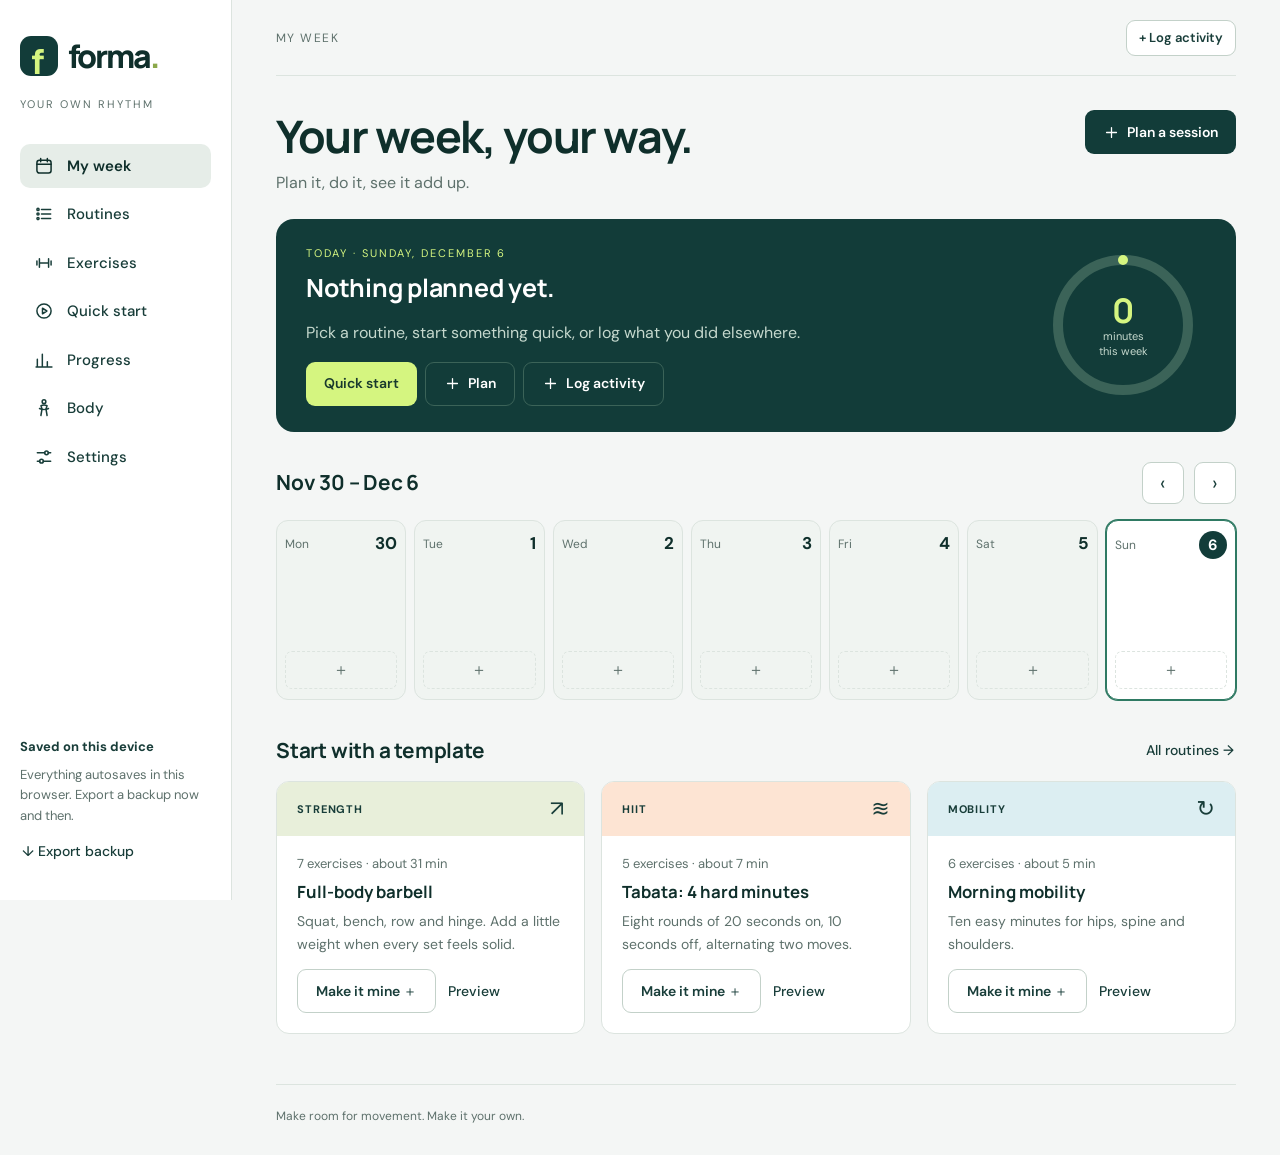
==== commit 22efb95e: "Forma 0.7: Body tab with measurements, weight trend and progress photos - Figure with each measured " ====
--- a/source/index.html
+++ b/source/index.html
@@ -24,6 +24,8 @@
       const saved = JSON.parse(localStorage.getItem('forma-v2') || '{}');
       const theme = saved.settings && saved.settings.theme;
       if (theme === 'light' || theme === 'dark') document.documentElement.setAttribute('data-theme', theme);
+      const palette = saved.settings && saved.settings.palette;
+      if (palette && palette !== 'forest' && /^[a-z]+$/.test(palette)) document.documentElement.setAttribute('data-palette', palette);
     } catch (e) { /* first visit or storage blocked */ }
   </script>
   <!-- Load order matters: data and helpers first, views next, wiring last. -->
@@ -32,18 +34,22 @@
   <script defer src="js/model.js"></script>
   <script defer src="js/store.js"></script>
   <script defer src="js/stats.js"></script>
+  <script defer src="js/photos.js"></script>
+  <script defer src="js/stickers.js"></script>
   <script defer src="js/ui.js"></script>
   <script defer src="js/views/week.js"></script>
   <script defer src="js/views/routines.js"></script>
   <script defer src="js/views/exercises.js"></script>
   <script defer src="js/views/quick.js"></script>
   <script defer src="js/views/progress.js"></script>
+  <script defer src="js/views/body.js"></script>
   <script defer src="js/views/settings.js"></script>
   <script defer src="js/player.js"></script>
   <script defer src="js/pwa.js"></script>
   <script defer src="js/main.js"></script>
 </head>
 <body>
+  <div id="stickers" aria-hidden="true"></div>
   <aside class="sidebar">
     <a class="brand" href="#week" data-view="week"><span class="mark">f</span><span class="brand-word">forma</span><span class="brand-dot">.</span></a>
     <p class="eyebrow">YOUR OWN RHYTHM</p>
@@ -53,7 +59,8 @@
       <button data-view="library"><svg class="icon" viewBox="0 0 24 24" aria-hidden="true" fill="none" stroke="currentColor" stroke-width="1.8" stroke-linecap="round" stroke-linejoin="round"><path d="M6.5 7v10M17.5 7v10M3.5 9.5v5M20.5 9.5v5M6.5 12h11"/></svg><span>Exercises</span></button>
       <button data-view="quick"><svg class="icon" viewBox="0 0 24 24" aria-hidden="true" fill="none" stroke="currentColor" stroke-width="1.8" stroke-linecap="round" stroke-linejoin="round"><circle cx="12" cy="12" r="8.5"/><path d="M10.2 8.6 15.4 12l-5.2 3.4z"/></svg><span>Quick start</span></button>
       <button data-view="progress"><svg class="icon" viewBox="0 0 24 24" aria-hidden="true" fill="none" stroke="currentColor" stroke-width="1.8" stroke-linecap="round" stroke-linejoin="round"><path d="M4 20V11M10 20V5M16 20v-6M2.5 20.5h19"/></svg><span>Progress</span></button>
-      <button data-view="settings"><svg class="icon" viewBox="0 0 24 24" aria-hidden="true" fill="none" stroke="currentColor" stroke-width="1.8" stroke-linecap="round" stroke-linejoin="round"><path d="M4 7h9M17 7h3M4 17h3M11 17h9"/><circle cx="15" cy="7" r="2.2"/><circle cx="9" cy="17" r="2.2"/></svg><span>Settings</span></button>
+      <button data-view="body"><svg class="icon" viewBox="0 0 24 24" aria-hidden="true" fill="none" stroke="currentColor" stroke-width="1.8" stroke-linecap="round" stroke-linejoin="round"><circle cx="12" cy="4.4" r="2.2"/><path d="M8.3 21l1.3-7.6-1.2-4.1c2.3-1.2 4.9-1.2 7.2 0l-1.2 4.1 1.3 7.6"/><path d="M6.6 12.6c3.5 1.5 7.3 1.5 10.8 0" stroke-dasharray="1.6 1.6"/></svg><span>Body</span></button>
+      <button data-view="settings" class="nav-settings"><svg class="icon" viewBox="0 0 24 24" aria-hidden="true" fill="none" stroke="currentColor" stroke-width="1.8" stroke-linecap="round" stroke-linejoin="round"><path d="M4 7h9M17 7h3M4 17h3M11 17h9"/><circle cx="15" cy="7" r="2.2"/><circle cx="9" cy="17" r="2.2"/></svg><span>Settings</span></button>
     </nav>
     <div class="side-bottom">
       <div class="save-badge" data-save-status>Saved on this device</div>
@@ -64,7 +71,8 @@
   <main>
     <header class="topbar">
       <span id="breadcrumb">MY WEEK</span>
-      <button class="btn small light" data-action="log-activity">+ Log activity</button>
+      <div class="topbar-actions"><button class="btn small light" data-action="log-activity">+ Log activity</button>
+        <button class="icon-btn topbar-settings" data-view="settings" aria-label="Settings"><svg class="icon" viewBox="0 0 24 24" aria-hidden="true" fill="none" stroke="currentColor" stroke-width="1.8" stroke-linecap="round" stroke-linejoin="round"><path d="M4 7h9M17 7h3M4 17h3M11 17h9"/><circle cx="15" cy="7" r="2.2"/><circle cx="9" cy="17" r="2.2"/></svg></button></div>
     </header>
     <div id="app"></div>
     <footer>Make room for movement. Make it your own.</footer>
--- a/source/style.css
+++ b/source/style.css
@@ -56,6 +56,10 @@
   /* Chart series (validated categorical order, light surface). */
   --s1: #2a78d6; --s2: #eb6834; --s3: #1baf7a; --s4: #eda100; --s5: #e87ba4;
   --grid: #e7ece9;
+
+  /* Brand roles that colour themes override. */
+  --hero-accent: #d5f580; --hero-btn-bg: #d5f580; --hero-btn-ink: #19392d; --hero-item: rgba(255, 255, 255, .06);
+  --mark-bg: #123c39; --mark-ink: #d5f580; --brand-dot: #8ba84a; --toast-bg: #153e32;
 }
 
 @media (prefers-color-scheme: dark) {
@@ -76,6 +80,8 @@
     --dot-sport: #7ea6e3; --dot-other: #9aa9ae;
     --s1: #3987e5; --s2: #d95926; --s3: #199e70; --s4: #c98500; --s5: #d55181;
     --grid: #22302c;
+    --hero-accent: #cdef7a; --hero-btn-bg: #cdef7a; --hero-btn-ink: #10231f; --hero-item: rgba(255, 255, 255, .06);
+    --mark-bg: #123c39; --mark-ink: #d5f580; --brand-dot: #8ba84a; --toast-bg: #2b4a43;
   }
 }
 :root[data-theme="dark"] {
@@ -95,6 +101,8 @@
   --dot-sport: #7ea6e3; --dot-other: #9aa9ae;
   --s1: #3987e5; --s2: #d95926; --s3: #199e70; --s4: #c98500; --s5: #d55181;
   --grid: #22302c;
+  --hero-accent: #cdef7a; --hero-btn-bg: #cdef7a; --hero-btn-ink: #10231f; --hero-item: rgba(255, 255, 255, .06);
+  --mark-bg: #123c39; --mark-ink: #d5f580; --brand-dot: #8ba84a; --toast-bg: #2b4a43;
 }
 
 /* -------------------------------------------------------------- base --- */
@@ -128,8 +136,8 @@
   padding: 32px 20px; display: flex; flex-direction: column; overflow-y: auto;
 }
 .brand { font-family: var(--font-display); font-weight: 800; font-size: 32px; letter-spacing: -.06em; text-decoration: none; display: flex; align-items: center; gap: 10px; color: var(--ink-strong); }
-.mark { display: inline-grid; place-items: center; background: #123c39; color: #d5f580; border-radius: 11px; width: 38px; height: 40px; font-size: 34px; font-style: italic; padding-right: 4px; letter-spacing: 0; }
-.brand-dot { color: #8ba84a; margin-left: -10px; }
+.mark { display: inline-grid; place-items: center; background: var(--mark-bg); color: var(--mark-ink); border-radius: 11px; width: 38px; height: 40px; font-size: 34px; font-style: italic; padding-right: 4px; letter-spacing: 0; }
+.brand-dot { color: var(--brand-dot); margin-left: -10px; }
 .eyebrow { font-size: 11px; letter-spacing: .18em; margin: 16px 0 30px; color: var(--muted); }
 nav { display: grid; gap: 4px; }
 nav button { display: flex; align-items: center; gap: 13px; text-align: left; border-radius: 10px; padding: 11px 14px; font-size: 15px; font-weight: 500; color: var(--ink); }
@@ -159,7 +167,8 @@
 .btn.danger { background: var(--danger-bg); color: var(--danger); }
 .btn.small { min-height: 36px; padding: 6px 12px; font-size: 13px; }
 .btn.on-dark { background: transparent; color: var(--hero-ink); border: 1px solid var(--hero-line); }
-.btn.on-dark:hover { background: rgba(255, 255, 255, .06); }
+.btn.on-dark:hover { background: var(--hero-item); }
+.hero .btn.lime { background: var(--hero-btn-bg); color: var(--hero-btn-ink); }
 .text-btn { padding: 6px 2px; font-size: 14px; font-weight: 500; text-align: left; }
 .text-btn:hover, .link:hover { text-decoration: underline; }
 .link { padding: 0; text-decoration: underline; font-size: inherit; }
@@ -281,23 +290,23 @@
 /* -------------------------------------------------------------- week --- */
 .hero { background: var(--hero-bg); color: var(--hero-ink); border-radius: 18px; padding: 26px 30px; display: grid; grid-template-columns: 1fr auto; gap: 24px; margin-bottom: 30px; align-items: center; }
 .hero h2 { color: var(--hero-ink); font-size: 25px; margin: 6px 0 14px; }
-.hero .eyebrow { color: var(--lime); margin: 0; }
+.hero .eyebrow { color: var(--hero-accent); margin: 0; }
 .hero-sub { color: var(--hero-muted); margin-bottom: 16px; max-width: 520px; }
 .today-list { display: grid; gap: 8px; margin-bottom: 16px; max-width: 640px; }
-.today-item { display: flex; align-items: center; justify-content: space-between; gap: 12px; background: rgba(255, 255, 255, .06); border: 1px solid var(--hero-line); border-radius: 11px; padding: 10px 10px 10px 16px; }
+.today-item { display: flex; align-items: center; justify-content: space-between; gap: 12px; background: var(--hero-item); border: 1px solid var(--hero-line); border-radius: 11px; padding: 10px 10px 10px 16px; }
 .today-item strong { display: block; }
 .today-item small { color: var(--hero-muted); }
 .today-item.done strong { opacity: .85; }
-.done-badge { display: inline-flex; align-items: center; gap: 5px; color: var(--lime); font-size: 13px; font-weight: 600; padding: 8px 10px; border-radius: 8px; }
+.done-badge { display: inline-flex; align-items: center; gap: 5px; color: var(--hero-accent); font-size: 13px; font-weight: 600; padding: 8px 10px; border-radius: 8px; }
 .done-badge .icon { width: 16px; height: 16px; }
-.done-badge:hover { background: rgba(255, 255, 255, .06); }
+.done-badge:hover { background: var(--hero-item); }
 .hero-actions { gap: 8px; }
 .hero-ring { position: relative; width: 150px; height: 150px; margin: 0 8px; }
 .hero-ring svg { width: 100%; height: 100%; transform: rotate(-90deg); }
 .ring-bg { fill: none; stroke: var(--hero-line); stroke-width: 8; }
-.ring-fg { fill: none; stroke: var(--lime); stroke-width: 8; stroke-linecap: round; transition: stroke-dasharray .4s; }
+.ring-fg { fill: none; stroke: var(--hero-accent); stroke-width: 8; stroke-linecap: round; transition: stroke-dasharray .4s; }
 .ring-label { position: absolute; inset: 0; display: grid; place-content: center; text-align: center; }
-.ring-label strong { font-family: var(--font-display); font-size: 34px; color: var(--lime); line-height: 1.1; }
+.ring-label strong { font-family: var(--font-display); font-size: 34px; color: var(--hero-accent); line-height: 1.1; }
 .ring-label span { font-size: 11px; color: var(--hero-muted); line-height: 1.35; }
 .week-controls { margin: 0 0 16px; }
 .week-controls h2 { margin: 0; }
@@ -350,7 +359,7 @@
 .note-field { font-size: 12px; color: var(--muted); margin: 8px 0 0; }
 .note-field input { margin-top: 4px; min-height: 40px; }
 .rest-block { background: var(--surface-2); }
-.repeat-group { background: var(--cat-strength); border-color: var(--line-strong); }
+.repeat-group { background: color-mix(in srgb, var(--lime) 22%, var(--surface)); border-color: var(--line-strong); }
 .repeat-group > .blocks > .step { background: var(--surface); }
 .block-add { display: flex; gap: 8px; flex-wrap: wrap; margin: 12px 0 4px; }
 .empty-seq { padding: 18px; border: 1px dashed var(--line-strong); border-radius: 12px; text-align: center; }
@@ -501,7 +510,7 @@
 .stepper { display: flex; align-items: stretch; border: 1px solid var(--line-strong); border-radius: 11px; overflow: hidden; background: var(--surface); }
 .stepper button { width: 46px; font-size: 22px; background: var(--surface-2); }
 .stepper button:hover { background: var(--surface-3); }
-.stepper input { width: 86px; border: 0; border-radius: 0; text-align: center; font-size: 20px; font-weight: 600; min-height: 50px; -moz-appearance: textfield; }
+.stepper input { width: 86px; border: 0; border-radius: 0; padding: 0 4px; text-align: center; font-size: 20px; font-weight: 600; min-height: 50px; -moz-appearance: textfield; }
 .stepper input::-webkit-outer-spin-button, .stepper input::-webkit-inner-spin-button { -webkit-appearance: none; margin: 0; }
 .step-note { font-style: italic; color: var(--muted); }
 .player-controls { display: flex; align-items: center; justify-content: center; gap: 10px; flex-wrap: wrap; margin: 12px 0 6px; }
@@ -529,7 +538,7 @@
 body.in-session .topbar .btn { display: none; }
 
 /* ------------------------------------------------------------ toast --- */
-#toast { position: fixed; bottom: 26px; left: 50%; transform: translate(-50%, 20px); opacity: 0; pointer-events: none; padding: 12px 20px; border-radius: 10px; background: #153e32; color: #fff; box-shadow: 0 6px 30px rgba(0, 0, 0, .2); z-index: 20; max-width: min(90%, 480px); font-size: 14px; transition: opacity .2s, transform .2s; }
+#toast { position: fixed; bottom: 26px; left: 50%; transform: translate(-50%, 20px); opacity: 0; pointer-events: none; padding: 12px 20px; border-radius: 10px; background: var(--toast-bg); color: #fff; box-shadow: 0 6px 30px rgba(0, 0, 0, .2); z-index: 20; max-width: min(90%, 480px); font-size: 14px; transition: opacity .2s, transform .2s; }
 #toast.show { opacity: 1; transform: translate(-50%, 0); }
 
 /* ------------------------------------------------------- responsive --- */
@@ -636,3 +645,308 @@
 @media (display-mode: standalone) and (max-width: 640px) {
   .topbar { height: calc(58px + env(safe-area-inset-top)); }
 }
+
+/* -------------------------------------------------------------- body --- */
+.topbar-actions { display: flex; align-items: center; gap: 8px; }
+.topbar-settings { display: none; width: 38px; height: 38px; place-items: center; padding: 0; }
+.topbar-settings.active { background: var(--surface-3); }
+body.in-session .topbar-settings { display: none !important; }
+.visually-hidden { position: absolute !important; width: 1px; height: 1px; overflow: hidden; clip: rect(0 0 0 0); white-space: nowrap; opacity: 0; }
+.danger-text { color: var(--danger); }
+.chips.compact { margin: 2px 0 10px; gap: 6px; }
+.chips.compact .chip { padding: 5px 11px; font-size: 12px; }
+
+.body-grid { display: grid; grid-template-columns: minmax(0, 1.05fr) minmax(0, 1fr); gap: 18px; align-items: start; }
+.body-side { min-width: 0; }
+.body-intro ul { margin: 6px 0 0; }
+.stats.body-stats { grid-template-columns: repeat(auto-fit, minmax(170px, 1fr)); }
+.body-figure { display: block; width: 100%; max-width: 470px; height: auto; margin: 4px auto 0; overflow: visible; font-family: var(--font); }
+.fig-stroke > * { fill: var(--bm-stroke); stroke: var(--bm-stroke); stroke-width: 4; stroke-linejoin: round; }
+.fig-fill > * { fill: var(--bm-base); }
+.tape { fill: none; stroke: var(--line-strong); stroke-width: 2.4; stroke-linecap: round; }
+.tape.has, .tape.hl { stroke: var(--accent); }
+.tape.hl { stroke-width: 3.6; }
+.tape-back { fill: none; stroke: var(--line-strong); stroke-width: 1.2; stroke-dasharray: 2 3; opacity: .8; }
+.tape-back.has, .tape-back.hl { stroke: var(--accent); opacity: .45; }
+.tape-hit { fill: none; stroke: transparent; stroke-width: 16; }
+.leader { fill: none; stroke: var(--line-strong); stroke-width: 1; }
+.leader-dot { fill: var(--line-strong); }
+.fl.has .leader-dot { fill: var(--accent); }
+.fl { cursor: pointer; outline: none; }
+.fl-hit { fill: transparent; }
+.fl:hover .fl-hit { fill: var(--surface-2); }
+.fl:focus-visible .fl-hit { fill: var(--surface-2); stroke: var(--focus); stroke-width: 2; }
+.fl:hover .tape, .fl:focus-visible .tape { stroke-width: 3.6; }
+.fl-name { font-size: 11.5px; fill: var(--muted); }
+.fl-val { font-size: 15px; fill: var(--ink-strong); }
+.fl-num { font-weight: 700; }
+.fl-unit { font-size: 11px; fill: var(--muted); }
+.fl-delta { font-size: 11.5px; font-weight: 600; fill: var(--ink); }
+.fl-add { font-size: 12.5px; font-weight: 600; fill: var(--focus); }
+.fig-side { font-size: 9px; letter-spacing: .14em; fill: var(--muted); }
+.own-spots { margin-top: 16px; display: grid; gap: 6px; }
+.own-spots h3 { font-size: 14px; margin: 0 0 2px; }
+.own-spot { display: flex; justify-content: space-between; align-items: center; gap: 10px; padding: 10px 12px; border: 1px solid var(--line); border-radius: 10px; text-align: left; width: 100%; }
+.own-spot:hover { background: var(--surface-2); }
+.own-name { font-weight: 600; font-size: 14px; }
+.own-vals { display: flex; gap: 14px; font-size: 14px; flex-wrap: wrap; justify-content: flex-end; }
+.how-measure { margin-top: 16px; border-top: 1px solid var(--line); padding-top: 10px; }
+.how-measure summary { cursor: pointer; font-weight: 600; font-size: 14px; }
+.how-measure ul { margin: 8px 0 0; padding-left: 18px; color: var(--muted); }
+.how-measure li { margin-bottom: 4px; }
+.dot.body-dot { background: var(--accent); }
+.history-list.compact .history-row { padding: 10px 14px; }
+.event.body-mark { background: transparent; border: 1px dashed var(--line-strong); color: var(--muted); }
+.event.body-mark.done { border-style: solid; background: var(--surface-2); color: var(--ink); opacity: 1; }
+.event.body-mark .event-check { color: currentColor; }
+.event.body-mark.done .event-check { color: var(--good); }
+
+/* Line charts (weight, spots). */
+.line-chart .lc { fill: none; stroke: var(--accent); stroke-width: 2.2; stroke-linecap: round; stroke-linejoin: round; }
+.line-chart .lc.b { stroke: var(--bm-primary); stroke-dasharray: 5 4; }
+.line-chart .lc.trend { stroke-width: 3; }
+.line-chart .ld { fill: var(--surface); stroke: var(--accent); stroke-width: 2; }
+.line-chart .ld.b { stroke: var(--bm-primary); }
+.line-chart .ld.dots { fill: var(--bm-secondary); stroke: var(--surface); stroke-width: 1; }
+.line-chart .hover-line { stroke: var(--line-strong); stroke-width: 1; opacity: 0; }
+.line-chart .col:hover .hover-line, .line-chart .col:focus-visible .hover-line { opacity: 1; }
+.key.dot-key { border-radius: 50%; background: var(--bm-secondary); }
+.key.line-key { width: 16px; height: 3px; border-radius: 2px; background: var(--accent); }
+.key.line-key.b { background: repeating-linear-gradient(90deg, var(--bm-primary) 0 5px, transparent 5px 8px); }
+.spot-table td:first-child { white-space: nowrap; }
+
+/* Check-in steps. */
+.m-progress { display: flex; gap: 4px; margin: -8px 0 14px; }
+.m-dot { flex: 1; min-width: 0; height: 22px; padding: 8px 0; background: var(--surface-3); background-clip: content-box; border-radius: 4px; }
+.m-dot.filled { background-color: color-mix(in srgb, var(--accent) 40%, var(--surface-3)); }
+.m-dot.on { background-color: var(--accent); }
+.m-step { min-height: 160px; }
+.m-spot { display: grid; grid-template-columns: 112px minmax(0, 1fr); gap: 18px; align-items: start; }
+.m-figure { background: var(--surface-2); border-radius: 14px; padding: 8px 6px; }
+.mini-figure { display: block; width: 100%; height: auto; }
+.own-badge { display: grid; place-items: center; aspect-ratio: 3 / 5; color: var(--muted); }
+.own-badge .icon { width: 44px; height: 44px; }
+.m-hint { margin: 0 0 14px; }
+.m-date { max-width: 220px; }
+.m-fields { display: flex; flex-wrap: wrap; gap: 12px 18px; align-items: flex-end; }
+.m-fields.pair { flex-direction: column; align-items: flex-start; gap: 6px; }
+.m-field { display: grid; grid-template-columns: auto auto; justify-content: start; align-items: center; gap: 5px 8px; margin-bottom: 4px; }
+.m-field .stepper input { width: 76px; }
+.m-label { grid-column: 1 / -1; font-size: 12px; font-weight: 600; color: var(--muted); margin: 0; }
+.m-unit { font-size: 13px; color: var(--muted); }
+.m-link { display: inline-flex; align-items: center; gap: 6px; font-size: 12px; font-weight: 600; padding: 4px 11px 4px 9px; border-radius: 20px; border: 1px dashed var(--line-strong); color: var(--muted); margin-left: 40px; }
+.m-link .icon { width: 15px; height: 15px; }
+.m-link.on { border-style: solid; border-color: var(--line); background: var(--surface-2); color: var(--ink); }
+.m-last { margin: 12px 0 0; }
+.m-last strong { color: var(--ink); }
+
+/* Photos. */
+.photo-slots { display: grid; grid-template-columns: repeat(3, minmax(0, 1fr)); gap: 10px; margin: 12px 0; }
+.photo-slot { display: grid; gap: 4px; justify-items: center; }
+.photo-pose { font-size: 12px; font-weight: 600; }
+.photo-frame { position: relative; display: block; width: 100%; aspect-ratio: 3 / 4; border-radius: 12px; overflow: hidden; background: var(--surface-2); border: 1px solid var(--line); padding: 0; margin: 0; cursor: pointer; }
+.photo-frame.empty { display: grid; place-items: center; border: 1.5px dashed var(--line-strong); }
+.photo-frame img { display: block; width: 100%; height: 100%; object-fit: cover; }
+.photo-add { display: grid; justify-items: center; gap: 4px; color: var(--muted); font-size: 13px; font-weight: 600; }
+.photo-add .icon { width: 26px; height: 26px; }
+.photo-veil { display: none; position: absolute; inset: 0; place-items: center; font-size: 12px; font-weight: 600; color: var(--ink); }
+.photo-frame.blurred img { filter: blur(18px); transform: scale(1.12); }
+.photo-frame.blurred:not(.revealed) .photo-veil { display: grid; }
+.photo-frame.blurred.revealed img { filter: none; transform: none; }
+.photo-frame.missing img { visibility: hidden; }
+.photo-frame.missing::after { content: 'Not on this device'; position: absolute; inset: 0; display: grid; place-items: center; padding: 8px; font-size: 12px; color: var(--muted); text-align: center; }
+.photo-row { display: grid; grid-template-columns: repeat(3, minmax(0, 1fr)); gap: 10px; }
+.photo-row figure { margin: 0; display: grid; gap: 4px; }
+.photo-row figcaption { font-size: 12px; color: var(--muted); text-align: center; }
+.photo-strip { display: flex; flex-wrap: wrap; gap: 2px 14px; margin-top: 10px; }
+.photo-strip .text-btn { font-size: 13px; }
+.compare-grid { display: grid; grid-template-columns: repeat(2, minmax(0, 1fr)); gap: 12px; }
+.compare-col { display: grid; gap: 8px; align-content: start; }
+
+/* Customize. */
+.customize h3 { margin: 24px 0 6px; font-size: 16px; }
+.customize > h3:first-child { margin-top: 0; }
+.customize .label { margin-top: 12px; }
+.side-rows { display: grid; gap: 8px; margin-top: 8px; }
+.side-row { display: flex; align-items: center; justify-content: space-between; gap: 10px; flex-wrap: wrap; font-size: 14px; }
+.own-list { display: grid; gap: 2px; margin-bottom: 10px; }
+.own-item { display: flex; align-items: center; justify-content: space-between; gap: 10px; border-bottom: 1px solid var(--line); }
+.own-item .checkrow { margin: 8px 0; }
+.own-add { display: flex; gap: 10px; align-items: center; flex-wrap: wrap; }
+.own-add input[type="text"] { flex: 1; min-width: 160px; width: auto; }
+.own-add .checkrow { margin: 0; }
+
+@media (max-width: 1180px) { .body-grid { grid-template-columns: 1fr; } }
+@media (max-width: 640px) {
+  .topbar-settings { display: grid; }
+  .sidebar nav .nav-settings { display: none; }
+  .m-spot { grid-template-columns: 84px minmax(0, 1fr); gap: 12px; }
+  .m-field .stepper input { width: 68px; }
+  .m-figure { padding: 4px 2px; }
+  .m-link { margin-left: 30px; }
+  .compare-grid { gap: 8px; }
+  .photo-slots, .photo-row { gap: 8px; }
+  .stats.body-stats { grid-template-columns: repeat(2, minmax(0, 1fr)); }
+  .stats.body-stats .stat:last-child:nth-child(odd) { grid-column: span 2; }
+}
+
+/* ------------------------------------------------- app feel (no select) --- */
+/* Tapping text should never highlight it, like a native app. Fields you type in still select. */
+body { -webkit-user-select: none; user-select: none; -webkit-touch-callout: none; -webkit-tap-highlight-color: transparent; }
+input, textarea, [contenteditable="true"] { -webkit-user-select: text; user-select: text; -webkit-touch-callout: default; }
+button, a, summary, label, .chip { touch-action: manipulation; }
+
+/* ------------------------------------------- shared exercise filters --- */
+.filter-controls { display: grid; gap: 10px; margin-bottom: 10px; min-width: 0; }
+.filter-controls .chips { margin: 0; }
+.chips.scroll { flex-wrap: nowrap; overflow-x: auto; scrollbar-width: none; padding-bottom: 2px; overscroll-behavior-x: contain; }
+.chips.scroll::-webkit-scrollbar { display: none; }
+.chips.scroll .chip { flex-shrink: 0; }
+.filter-bar { display: flex; align-items: center; gap: 10px; flex-wrap: wrap; }
+.filter-toggle .icon { width: 16px; height: 16px; }
+.filter-toggle.has { border-color: var(--focus); box-shadow: inset 0 0 0 1px var(--focus); }
+.sort-label { display: flex; align-items: center; gap: 8px; margin: 0; font-size: 13px; color: var(--muted); }
+.sort-label select { width: auto; min-height: 36px; padding: 6px 10px; font-size: 13px; }
+.result-count { margin-left: auto; }
+.filter-panel { display: grid; grid-template-columns: repeat(3, minmax(0, 1fr)); gap: 10px; padding: 12px; background: var(--surface-2); border-radius: 12px; }
+.filter-panel[hidden] { display: none; }
+.filter-panel > label { font-size: 12px; color: var(--muted); margin: 0; }
+.filter-panel select { margin-top: 4px; min-height: 40px; padding: 7px 10px; font-size: 14px; }
+.panel-foot { grid-column: 1 / -1; display: flex; justify-content: space-between; align-items: center; gap: 10px; flex-wrap: wrap; }
+.panel-foot .checkrow { margin: 0; font-size: 13px; }
+.panel-foot .text-btn { font-size: 13px; }
+.group-head { grid-column: 1 / -1; font-family: var(--font); font-size: 12px; font-weight: 700; letter-spacing: .08em; text-transform: uppercase; color: var(--muted); margin: 16px 2px 0; }
+.exercise-grid > .group-head:first-child { margin-top: 4px; }
+
+/* ----------------------------------------------------- exercise picker --- */
+#picker { overflow: hidden; }
+.picker-view { display: flex; flex-direction: column; height: min(88dvh, 880px); padding: 22px 24px 16px; }
+.picker-view .modal-header { margin-bottom: 12px; flex-shrink: 0; }
+.picker-view .filter-controls { flex-shrink: 0; }
+#picker .pick-list { display: block; flex: 1; min-height: 0; max-height: none; overflow-y: auto; margin: 4px -8px 0; padding: 0 8px 8px; overscroll-behavior: contain; }
+.pick-list .group-head { position: sticky; top: 0; z-index: 1; background: var(--surface); margin: 0; padding: 12px 2px 6px; }
+.picker-detail { flex: 1; min-height: 0; overflow-y: auto; margin: 0 -8px; padding: 0 8px 12px; overscroll-behavior: contain; }
+.picker-detail h2 { margin-bottom: 12px; }
+.picker-foot { flex-shrink: 0; margin-top: 8px; }
+.back-btn { font-weight: 600; font-size: 15px; }
+.pick-row.rich { display: flex; align-items: center; gap: 4px; padding: 0; border: 1px solid var(--line); border-radius: 12px; margin-bottom: 6px; background: var(--surface); }
+.pick-row.rich:hover { background: var(--surface); border-color: var(--line-strong); }
+.pick-info { flex: 1; min-width: 0; display: flex; align-items: center; gap: 12px; text-align: left; padding: 8px 4px 8px 10px; border-radius: 11px 0 0 11px; }
+.pick-info:hover { background: var(--surface-2); }
+.bodymap.mini { width: 34px; height: 51px; }
+.pick-row.rich .pick-text small { display: block; line-height: 1.45; }
+.pick-row.rich .pick-text .dot { display: inline-block; width: 8px; height: 8px; margin-right: 5px; vertical-align: 0; }
+.pick-meta .last { color: var(--good); font-weight: 600; }
+.badge { display: inline-block; font-size: 10px; font-weight: 700; letter-spacing: .04em; text-transform: uppercase; padding: 1px 6px; border-radius: 6px; background: var(--surface-3); color: var(--muted); vertical-align: 2px; margin-left: 4px; }
+.pick-row.rich .pick-add { width: 48px; height: 48px; margin-right: 7px; display: grid; place-items: center; grid-auto-flow: column; gap: 1px; font-size: 22px; border-radius: 12px; background: var(--surface-2); color: var(--ink); flex-shrink: 0; }
+.pick-row.rich .pick-add:hover { background: var(--surface-3); }
+.pick-row.rich .pick-add.on { background: var(--lime); color: var(--lime-ink); font-size: 18px; font-weight: 700; }
+.pick-add small { font-size: 11px; }
+.pick-add.pop { animation: pop .35s ease; }
+@keyframes pop { 50% { transform: scale(1.18); } }
+
+/* ------------------------------------------------- drag to reorder --- */
+.step-head { gap: 8px; }
+.drag-handle { width: 30px; height: 40px; margin: -4px 0 -4px -6px; display: grid; place-items: center; color: var(--muted); border-radius: 8px; touch-action: none; cursor: grab; flex-shrink: 0; }
+.drag-handle svg { width: 20px; height: 20px; }
+.drag-handle:hover, .drag-handle:focus-visible { background: var(--surface-2); color: var(--ink-strong); }
+body.is-dragging, body.is-dragging * { cursor: grabbing !important; }
+.drag-source { opacity: .35; }
+.drag-ghost { position: fixed; z-index: 20; margin: 0; pointer-events: none; max-height: 220px; overflow: hidden; background: var(--surface); box-shadow: 0 18px 50px rgba(0, 0, 0, .28); transform: scale(1.02) rotate(-.6deg); }
+.drop-line { position: fixed; z-index: 21; height: 4px; border-radius: 4px; background: var(--focus); pointer-events: none; }
+.drop-line::before { content: ''; position: absolute; left: -6px; top: -4px; width: 12px; height: 12px; border-radius: 50%; background: var(--focus); }
+.just-moved { animation: moved 1s ease; }
+@keyframes moved { 0% { box-shadow: 0 0 0 3px var(--lime); } 100% { box-shadow: 0 0 0 3px transparent; } }
+.empty-group { padding: 14px; border: 1px dashed var(--line-strong); border-radius: 10px; text-align: center; margin: 0; }
+
+@media (max-width: 640px) {
+  .picker-view { height: 92dvh; padding: 16px 14px 12px; }
+  .filter-panel { grid-template-columns: 1fr 1fr; }
+  .filter-panel > label:nth-of-type(3) { grid-column: 1 / -1; }
+  .result-count { width: 100%; margin: 0; order: 3; }
+  .sort-label > span { display: none; }
+  .step-number { display: none; }
+  .picker-foot { flex-wrap: wrap; row-gap: 8px; }
+  .picker-foot #picker-count { flex-basis: 100%; }
+  .picker-foot #picker-count:empty { display: none; }
+  .picker-foot .row { margin-left: auto; }
+}
+/* ---------------------------------------------------- colour themes --- */
+/* Generated by build/palettes.py (contrast-checked). Forest is the default above. */
+:root[data-palette="rose"] {
+  --surface: #ffffff; --hero-item: rgba(255, 255, 255, .07); --bg: #faf4f6; --surface-2: #f8eef2; --surface-3: #f1e1e8; --ink: #431a2e; --ink-strong: #2f0f1f; --muted: #79586a; --line: #eedde4; --line-strong: #dfc4cf; --accent: #8a1d4e; --accent-ink: #ffffff; --lime: #ffc9de; --lime-ink: #4d0f2c; --focus: #b2386f; --hero-bg: #6d1740; --hero-ink: #ffffff; --hero-muted: #f2c6d8; --hero-line: #924067; --hero-accent: #ffc9de; --hero-btn-bg: #ffc9de; --hero-btn-ink: #4d0f2c; --note-bg: #f9edf2; --note-ink: #6e4a5b; --bm-primary: #b2386f; --bm-secondary: #f7a8c8; --bm-base: #f3e8ec; --bm-stroke: #d8b9c6; --bm-muscle: #ead2dc; --grid: #f2e7ec; --mark-bg: #6d1740; --mark-ink: #ffc9de; --brand-dot: #e46ea3; --toast-bg: #6d1740; --backdrop: rgba(60, 15, 35, .45); --cat-strength: #f6dfe9; --dot-strength: #c2457e;
+}
+@media (prefers-color-scheme: dark) {
+:root[data-palette="rose"]:not([data-theme="light"]) {
+  --hero-item: rgba(255, 255, 255, .06); --backdrop: rgba(0, 0, 0, .6); --bg: #170d12; --surface: #22141b; --surface-2: #2b1a23; --surface-3: #36222d; --ink: #f3e3ea; --ink-strong: #fff4f8; --muted: #bf9fae; --line: #3d2733; --line-strong: #523443; --accent: #ffb3d1; --accent-ink: #3d0c24; --lime: #ffb3d1; --lime-ink: #3d0c24; --focus: #f58db9; --hero-bg: #43172d; --hero-ink: #fff4f8; --hero-muted: #e2b6c9; --hero-line: #63304a; --hero-accent: #ffb3d1; --hero-btn-bg: #ffb3d1; --hero-btn-ink: #3d0c24; --note-bg: #2b1a23; --note-ink: #d9bfcb; --bm-primary: #f58db9; --bm-secondary: #ffd0e2; --bm-base: #33212a; --bm-stroke: #573a48; --bm-muscle: #45303b; --grid: #2e1d26; --mark-bg: #6d1740; --mark-ink: #ffc9de; --brand-dot: #e46ea3; --toast-bg: #5a2340; --cat-strength: #3a1d2b; --dot-strength: #e46ea3;
+}
+}
+:root[data-palette="rose"][data-theme="dark"] {
+  --hero-item: rgba(255, 255, 255, .06); --backdrop: rgba(0, 0, 0, .6); --bg: #170d12; --surface: #22141b; --surface-2: #2b1a23; --surface-3: #36222d; --ink: #f3e3ea; --ink-strong: #fff4f8; --muted: #bf9fae; --line: #3d2733; --line-strong: #523443; --accent: #ffb3d1; --accent-ink: #3d0c24; --lime: #ffb3d1; --lime-ink: #3d0c24; --focus: #f58db9; --hero-bg: #43172d; --hero-ink: #fff4f8; --hero-muted: #e2b6c9; --hero-line: #63304a; --hero-accent: #ffb3d1; --hero-btn-bg: #ffb3d1; --hero-btn-ink: #3d0c24; --note-bg: #2b1a23; --note-ink: #d9bfcb; --bm-primary: #f58db9; --bm-secondary: #ffd0e2; --bm-base: #33212a; --bm-stroke: #573a48; --bm-muscle: #45303b; --grid: #2e1d26; --mark-bg: #6d1740; --mark-ink: #ffc9de; --brand-dot: #e46ea3; --toast-bg: #5a2340; --cat-strength: #3a1d2b; --dot-strength: #e46ea3;
+}
+:root[data-palette="lavender"] {
+  --surface: #ffffff; --hero-item: rgba(255, 255, 255, .07); --bg: #f6f4fa; --surface-2: #f1eef8; --surface-3: #e7e2f3; --ink: #2c2148; --ink-strong: #1d1435; --muted: #655c7d; --line: #e2dcef; --line-strong: #cdc4e2; --accent: #45318c; --accent-ink: #ffffff; --lime: #dccfff; --lime-ink: #2a1b5c; --focus: #6a52c2; --hero-bg: #35266e; --hero-ink: #ffffff; --hero-muted: #d3cbf0; --hero-line: #5b4b96; --hero-accent: #dccfff; --hero-btn-bg: #dccfff; --hero-btn-ink: #2a1b5c; --note-bg: #f0edf8; --note-ink: #5a5175; --bm-primary: #6a52c2; --bm-secondary: #b9a8f2; --bm-base: #ece8f5; --bm-stroke: #c4bada; --bm-muscle: #ddd6ee; --grid: #ece8f4; --mark-bg: #35266e; --mark-ink: #dccfff; --brand-dot: #9b84e8; --toast-bg: #35266e; --backdrop: rgba(30, 20, 60, .45); --cat-strength: #e6e0f7; --dot-strength: #6a52c2; --cat-yoga: #e8efda; --dot-yoga: #5f8a2d;
+}
+@media (prefers-color-scheme: dark) {
+:root[data-palette="lavender"]:not([data-theme="light"]) {
+  --hero-item: rgba(255, 255, 255, .06); --backdrop: rgba(0, 0, 0, .6); --bg: #110e19; --surface: #1b1726; --surface-2: #231e31; --surface-3: #2d273d; --ink: #e9e4f6; --ink-strong: #f7f4ff; --muted: #a9a0c2; --line: #302945; --line-strong: #42395b; --accent: #cbbaff; --accent-ink: #1f1446; --lime: #cbbaff; --lime-ink: #1f1446; --focus: #a68ff0; --hero-bg: #2a2150; --hero-ink: #f7f4ff; --hero-muted: #c4bbe3; --hero-line: #463a77; --hero-accent: #cbbaff; --hero-btn-bg: #cbbaff; --hero-btn-ink: #1f1446; --note-bg: #231e31; --note-ink: #c6bfdc; --bm-primary: #a68ff0; --bm-secondary: #ddd2ff; --bm-base: #2a2438; --bm-stroke: #4a4063; --bm-muscle: #3a3250; --grid: #262036; --mark-bg: #35266e; --mark-ink: #dccfff; --brand-dot: #9b84e8; --toast-bg: #3b2f73; --cat-strength: #2a2342; --dot-strength: #9b84e8; --cat-yoga: #25301d; --dot-yoga: #7fae45;
+}
+}
+:root[data-palette="lavender"][data-theme="dark"] {
+  --hero-item: rgba(255, 255, 255, .06); --backdrop: rgba(0, 0, 0, .6); --bg: #110e19; --surface: #1b1726; --surface-2: #231e31; --surface-3: #2d273d; --ink: #e9e4f6; --ink-strong: #f7f4ff; --muted: #a9a0c2; --line: #302945; --line-strong: #42395b; --accent: #cbbaff; --accent-ink: #1f1446; --lime: #cbbaff; --lime-ink: #1f1446; --focus: #a68ff0; --hero-bg: #2a2150; --hero-ink: #f7f4ff; --hero-muted: #c4bbe3; --hero-line: #463a77; --hero-accent: #cbbaff; --hero-btn-bg: #cbbaff; --hero-btn-ink: #1f1446; --note-bg: #231e31; --note-ink: #c6bfdc; --bm-primary: #a68ff0; --bm-secondary: #ddd2ff; --bm-base: #2a2438; --bm-stroke: #4a4063; --bm-muscle: #3a3250; --grid: #262036; --mark-bg: #35266e; --mark-ink: #dccfff; --brand-dot: #9b84e8; --toast-bg: #3b2f73; --cat-strength: #2a2342; --dot-strength: #9b84e8; --cat-yoga: #25301d; --dot-yoga: #7fae45;
+}
+:root[data-palette="ocean"] {
+  --surface: #ffffff; --hero-item: rgba(255, 255, 255, .07); --bg: #f3f6f9; --surface-2: #edf2f7; --surface-3: #e1e9f1; --ink: #14324a; --ink-strong: #0b2236; --muted: #566a7b; --line: #dae3ec; --line-strong: #c1cfdc; --accent: #0f4c75; --accent-ink: #ffffff; --lime: #a9e8ff; --lime-ink: #083049; --focus: #1f78a8; --hero-bg: #0e3a5a; --hero-ink: #ffffff; --hero-muted: #c2d8e8; --hero-line: #34617f; --hero-accent: #a9e8ff; --hero-btn-bg: #a9e8ff; --hero-btn-ink: #083049; --note-bg: #ecf2f7; --note-ink: #4a6275; --bm-primary: #1f78a8; --bm-secondary: #8fd3f0; --bm-base: #e6edf3; --bm-stroke: #b3c6d6; --bm-muscle: #cfdce7; --grid: #e6edf3; --mark-bg: #0e3a5a; --mark-ink: #a9e8ff; --brand-dot: #3fa7d6; --toast-bg: #0e3a5a; --backdrop: rgba(10, 30, 50, .45); --cat-strength: #dbeaf5; --dot-strength: #1f78a8; --cat-mobility: #e8efda; --dot-mobility: #5f8a2d;
+}
+@media (prefers-color-scheme: dark) {
+:root[data-palette="ocean"]:not([data-theme="light"]) {
+  --hero-item: rgba(255, 255, 255, .06); --backdrop: rgba(0, 0, 0, .6); --bg: #0c131a; --surface: #141e28; --surface-2: #1a2733; --surface-3: #22313f; --ink: #e1ebf3; --ink-strong: #f4f9fc; --muted: #9cb1c3; --line: #24323f; --line-strong: #344656; --accent: #9fe0fb; --accent-ink: #082436; --lime: #9fe0fb; --lime-ink: #082436; --focus: #6cc4ec; --hero-bg: #12324b; --hero-ink: #f4f9fc; --hero-muted: #b3cbdc; --hero-line: #2a4d68; --hero-accent: #9fe0fb; --hero-btn-bg: #9fe0fb; --hero-btn-ink: #082436; --note-bg: #1a2733; --note-ink: #b9cad8; --bm-primary: #6cc4ec; --bm-secondary: #c4eeff; --bm-base: #1e2b37; --bm-stroke: #3a4f62; --bm-muscle: #2c3d4c; --grid: #1c2934; --mark-bg: #0e3a5a; --mark-ink: #a9e8ff; --brand-dot: #3fa7d6; --toast-bg: #1d4766; --cat-strength: #182b3b; --dot-strength: #3fa7d6; --cat-mobility: #25301d; --dot-mobility: #7fae45;
+}
+}
+:root[data-palette="ocean"][data-theme="dark"] {
+  --hero-item: rgba(255, 255, 255, .06); --backdrop: rgba(0, 0, 0, .6); --bg: #0c131a; --surface: #141e28; --surface-2: #1a2733; --surface-3: #22313f; --ink: #e1ebf3; --ink-strong: #f4f9fc; --muted: #9cb1c3; --line: #24323f; --line-strong: #344656; --accent: #9fe0fb; --accent-ink: #082436; --lime: #9fe0fb; --lime-ink: #082436; --focus: #6cc4ec; --hero-bg: #12324b; --hero-ink: #f4f9fc; --hero-muted: #b3cbdc; --hero-line: #2a4d68; --hero-accent: #9fe0fb; --hero-btn-bg: #9fe0fb; --hero-btn-ink: #082436; --note-bg: #1a2733; --note-ink: #b9cad8; --bm-primary: #6cc4ec; --bm-secondary: #c4eeff; --bm-base: #1e2b37; --bm-stroke: #3a4f62; --bm-muscle: #2c3d4c; --grid: #1c2934; --mark-bg: #0e3a5a; --mark-ink: #a9e8ff; --brand-dot: #3fa7d6; --toast-bg: #1d4766; --cat-strength: #182b3b; --dot-strength: #3fa7d6; --cat-mobility: #25301d; --dot-mobility: #7fae45;
+}
+:root[data-palette="kitty"] {
+  --surface: #ffffff; --hero-item: rgba(255, 255, 255, .6); --bg: #fff5f9; --surface-2: #fff0f6; --surface-3: #ffe3ef; --ink: #5c2342; --ink-strong: #471632; --muted: #8e5874; --line: #fbdce9; --line-strong: #f4c3d8; --accent: #c2356f; --accent-ink: #ffffff; --lime: #ffd3e5; --lime-ink: #6a1c45; --focus: #c93b78; --hero-bg: #ffd6e7; --hero-ink: #4f1a37; --hero-muted: #7a3d5e; --hero-line: #f2a7c8; --hero-accent: #b02f66; --hero-btn-bg: #c2356f; --hero-btn-ink: #ffffff; --note-bg: #fff0f6; --note-ink: #7f4864; --bm-primary: #e0558f; --bm-secondary: #ffb5d2; --bm-base: #fff0f6; --bm-stroke: #f2c3d7; --bm-muscle: #fbdbe8; --grid: #fde9f1; --mark-bg: #ff8fbd; --mark-ink: #ffffff; --brand-dot: #ff8fbd; --toast-bg: #c2356f; --backdrop: rgba(92, 35, 66, .35); --cat-strength: #ffe0ec; --dot-strength: #e0558f;
+}
+@media (prefers-color-scheme: dark) {
+:root[data-palette="kitty"]:not([data-theme="light"]) {
+  --hero-item: rgba(255, 255, 255, .06); --backdrop: rgba(0, 0, 0, .6); --bg: #1c1117; --surface: #271820; --surface-2: #301e28; --surface-3: #3b2532; --ink: #ffe6f0; --ink-strong: #fff5f9; --muted: #c9a2b5; --line: #43283a; --line-strong: #583448; --accent: #ff9cc6; --accent-ink: #3d0d25; --lime: #ff9cc6; --lime-ink: #3d0d25; --focus: #ff8cbc; --hero-bg: #4a1d35; --hero-ink: #ffe6f0; --hero-muted: #e0b0c6; --hero-line: #6e3352; --hero-accent: #ff9cc6; --hero-btn-bg: #ff9cc6; --hero-btn-ink: #3d0d25; --note-bg: #301e28; --note-ink: #dfc0ce; --bm-primary: #ff8cbc; --bm-secondary: #ffd0e3; --bm-base: #33212b; --bm-stroke: #5b3a4c; --bm-muscle: #47303c; --grid: #2e1c26; --mark-bg: #ff8fbd; --mark-ink: #ffffff; --brand-dot: #ff8fbd; --toast-bg: #8a2c58; --cat-strength: #3d1f2f; --dot-strength: #ff8fbd;
+}
+}
+:root[data-palette="kitty"][data-theme="dark"] {
+  --hero-item: rgba(255, 255, 255, .06); --backdrop: rgba(0, 0, 0, .6); --bg: #1c1117; --surface: #271820; --surface-2: #301e28; --surface-3: #3b2532; --ink: #ffe6f0; --ink-strong: #fff5f9; --muted: #c9a2b5; --line: #43283a; --line-strong: #583448; --accent: #ff9cc6; --accent-ink: #3d0d25; --lime: #ff9cc6; --lime-ink: #3d0d25; --focus: #ff8cbc; --hero-bg: #4a1d35; --hero-ink: #ffe6f0; --hero-muted: #e0b0c6; --hero-line: #6e3352; --hero-accent: #ff9cc6; --hero-btn-bg: #ff9cc6; --hero-btn-ink: #3d0d25; --note-bg: #301e28; --note-ink: #dfc0ce; --bm-primary: #ff8cbc; --bm-secondary: #ffd0e3; --bm-base: #33212b; --bm-stroke: #5b3a4c; --bm-muscle: #47303c; --grid: #2e1c26; --mark-bg: #ff8fbd; --mark-ink: #ffffff; --brand-dot: #ff8fbd; --toast-bg: #8a2c58; --cat-strength: #3d1f2f; --dot-strength: #ff8fbd;
+}
+
+/* ------------------------------------------------------- colour picker --- */
+.palette-picker { display: flex; flex-wrap: wrap; gap: 10px; }
+.palette-option { margin: 0; display: grid; justify-items: center; gap: 4px; cursor: pointer; }
+.palette-option input { position: absolute; opacity: 0; pointer-events: none; }
+.palette-swatch { position: relative; width: 52px; height: 52px; border-radius: 50%; background: linear-gradient(135deg, var(--sa) 0 50%, var(--sb) 50% 100%); box-shadow: 0 0 0 1px var(--line-strong); display: grid; place-items: center; overflow: hidden; }
+.palette-option input:checked + .palette-swatch { box-shadow: 0 0 0 3px var(--surface), 0 0 0 5px var(--focus); }
+.palette-option input:focus-visible + .palette-swatch { outline: 2px solid var(--focus); outline-offset: 4px; }
+.palette-name { font-size: 12px; color: var(--muted); }
+.palette-option input:checked ~ .palette-name { color: var(--ink-strong); font-weight: 600; }
+.swatch-kitty { width: 40px; height: 40px; }
+
+/* --------------------------------------------------------- kitty theme --- */
+#stickers { position: fixed; inset: 0; z-index: 0; pointer-events: none; overflow: hidden; }
+#stickers:empty { display: none; }
+.sticker-spot { position: absolute; display: block; opacity: .55; filter: drop-shadow(0 2px 3px rgba(92, 35, 66, .18)); }
+.sticker-spot .sticker { width: 100%; height: auto; display: block; }
+main { position: relative; z-index: 1; }
+.hero { position: relative; }
+.peek-kitty { position: absolute; top: -40px; right: 26%; width: 92px; height: auto; pointer-events: none; filter: drop-shadow(0 -1px 2px rgba(92, 35, 66, .15)); }
+[data-palette="kitty"] .hero { margin-top: 42px; }
+[data-palette="kitty"] .card, [data-palette="kitty"] .panel, [data-palette="kitty"] .day, [data-palette="kitty"] .stat { border-radius: 18px; }
+[data-palette="kitty"] .btn { border-radius: 14px; }
+@media (prefers-color-scheme: dark) { :root[data-palette="kitty"]:not([data-theme="light"]) .sticker-spot { opacity: .3; } }
+:root[data-palette="kitty"][data-theme="dark"] .sticker-spot { opacity: .3; }
+.sticker-spot.phone-only { display: none; }
+@media (max-width: 640px) {
+  .sticker-spot.wide-only { display: none; }
+  .sticker-spot.phone-only { display: block; }
+  .sticker-spot { opacity: .45; }
+  .peek-kitty { right: 18px; width: 76px; top: -33px; }
+  [data-palette="kitty"] .hero { margin-top: 36px; }
+}
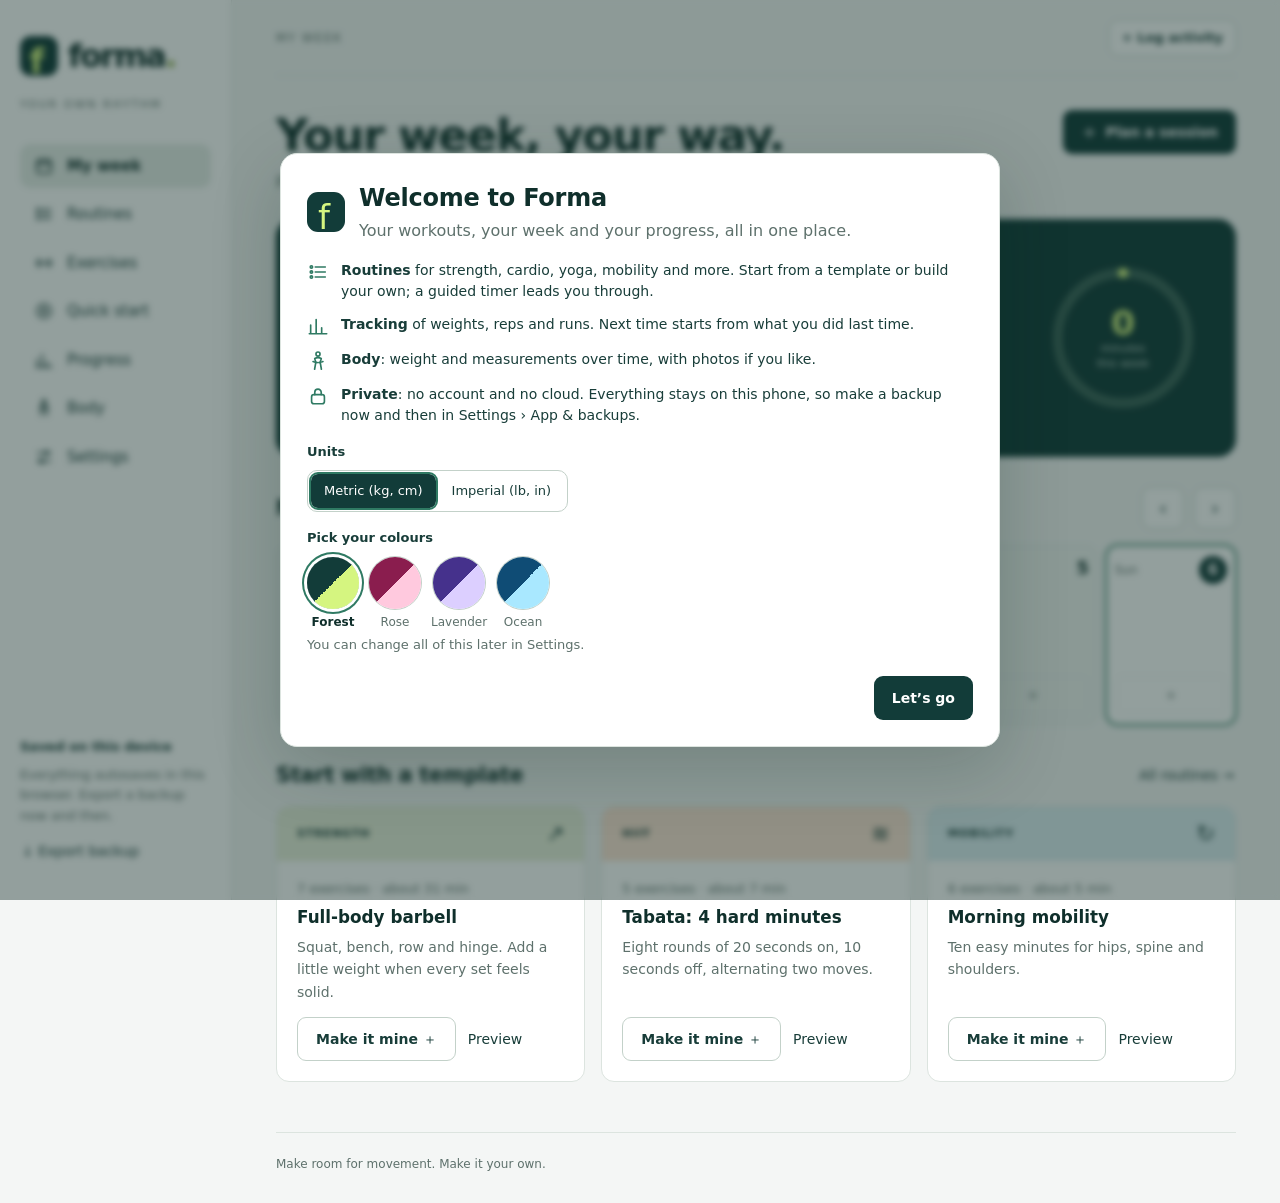
==== commit b19ec10e: "Forma 0.8: share routines and exercises, welcome screen, no outside connections - Share links (data " ====
--- a/source/index.html
+++ b/source/index.html
@@ -14,9 +14,7 @@
   <meta name="apple-mobile-web-app-title" content="Forma">
   <!-- A personal app: ask search engines not to list it. -->
   <meta name="robots" content="noindex, nofollow">
-  <!-- Web fonts load when online; offline the app falls back to system fonts. -->
-  <link rel="preconnect" href="https://fonts.googleapis.com">
-  <link rel="stylesheet" href="https://fonts.googleapis.com/css2?family=DM+Sans:wght@400;500;600;700&family=Manrope:wght@500;600;700;800&display=swap">
+  <!-- No outside connections: Forma uses fonts bundled with it or the device's own. -->
   <link rel="stylesheet" href="style.css">
   <script>
     // Apply the saved theme before first paint to avoid a flash.
@@ -43,6 +41,7 @@
   <script defer src="js/views/quick.js"></script>
   <script defer src="js/views/progress.js"></script>
   <script defer src="js/views/body.js"></script>
+  <script defer src="js/share.js"></script>
   <script defer src="js/views/settings.js"></script>
   <script defer src="js/player.js"></script>
   <script defer src="js/pwa.js"></script>
--- a/source/style.css
+++ b/source/style.css
@@ -790,6 +790,19 @@
   .stats.body-stats .stat:last-child:nth-child(odd) { grid-column: span 2; }
 }
 
+/* ------------------------------------------------- welcome & developer --- */
+.welcome-head { display: flex; align-items: center; gap: 14px; margin-bottom: 16px; }
+.welcome-head h2 { margin: 0 0 2px; font-size: 1.5rem; }
+.welcome-head p { margin: 0; }
+.welcome-head .mark { flex-shrink: 0; }
+.welcome-list { list-style: none; padding: 0; margin: 0 0 6px; display: grid; gap: 12px; }
+.welcome-list li { display: flex; gap: 12px; align-items: flex-start; font-size: 14px; line-height: 1.5; }
+.welcome-list .icon { width: 22px; height: 22px; color: var(--focus); margin-top: 1px; }
+.welcome .palette-picker { margin-bottom: 4px; }
+.version-tap { padding: 0; font-weight: 600; color: inherit; }
+.dev-panel { border-style: dashed; }
+.share-hint { display: block; font-size: 12px; }
+
 /* ------------------------------------------------- app feel (no select) --- */
 /* Tapping text should never highlight it, like a native app. Fields you type in still select. */
 body { -webkit-user-select: none; user-select: none; -webkit-touch-callout: none; -webkit-tap-highlight-color: transparent; }
